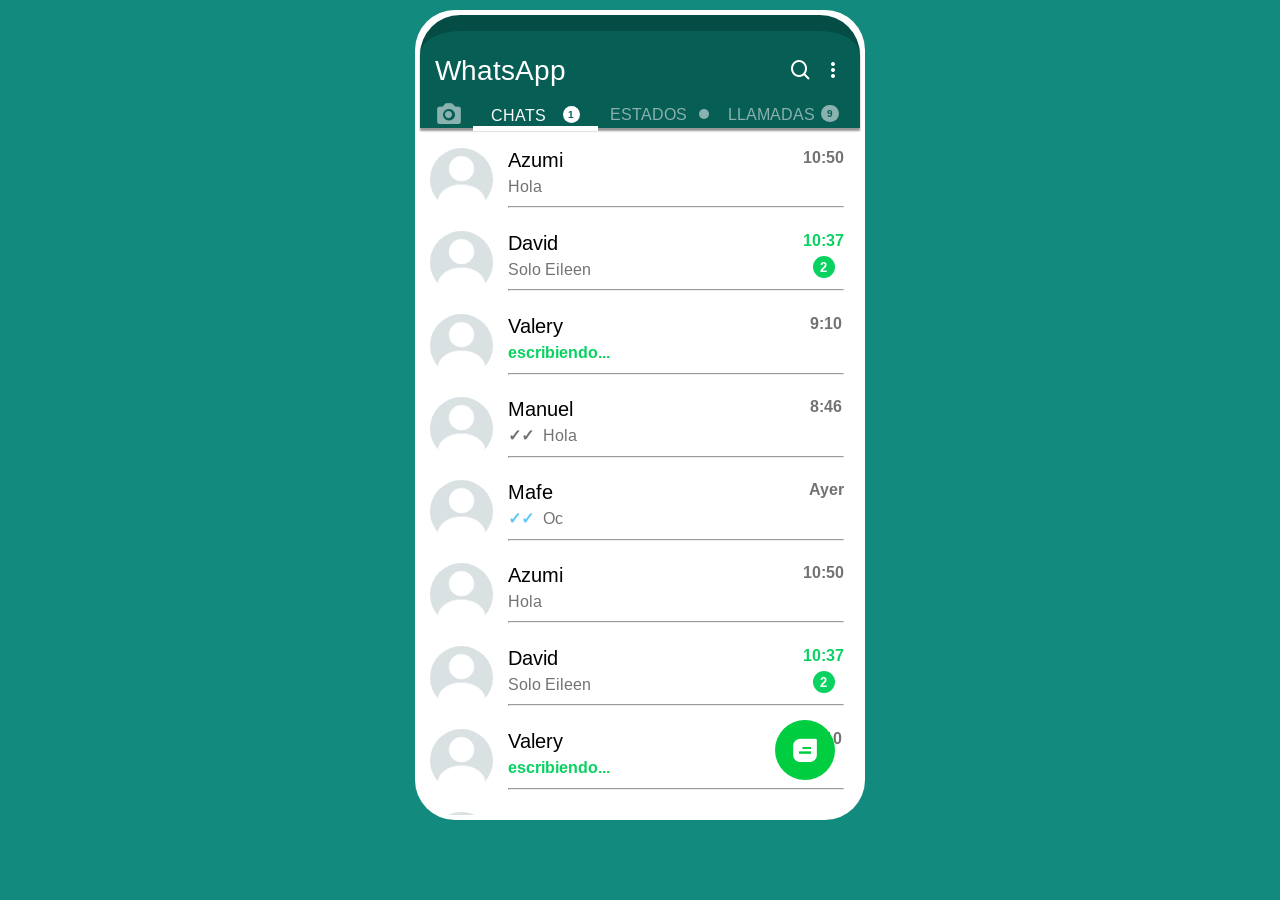
==== index.html @ d4ec0033 "Chats" ====
<!DOCTYPE html>
<html lang="es">
<head>
    <meta charset="UTF-8">
    <meta name="viewport" content="width=device-width, initial-scale=1.0">
    <link rel="stylesheet" href="style.css">
    <link rel="icon" href="imagenes/WhatsApp_icon.png.webp">
    <link href='https://unpkg.com/boxicons@2.1.4/css/boxicons.min.css' rel='stylesheet'>
    <title>WhatsApp</title>
</head>
<body>
    <div class="interfaz">
        <header class="encabezado">

            <div class="encabezado__principal">

                <h1 class="encabezado__titulo">WhatsApp</h1>

                <div class="encabezado__menu">
                    <a class="menu__item" href="#">
                        <i class='bx bx-search'></i>
                    </a>
                    <a class="menu__item" href="#">
                        <i class='bx bx-dots-vertical-rounded' ></i>
                    </a>
                </div>
            </div>

            <nav class="encabezado__nav">
                <a class="nav__camera"href="#">
                    <i class='bx bxs-camera'></i>
                </a>
                <a class="nav__item nav__item--seleccionado" href="#">CHATS
                    <span class="nav__notificacion">1</span>
                </a>
                <a class="nav__item" href="#">ESTADOS
                    <span class="nav__estado"></span>
                </a>
                <a class="nav__item " href="#">LLAMADAS
                    <span class="nav__notificacion ">9</span>
                </a>
            </nav>
        </header>

        <div class="nuevochat">
            <i class='bx bxs-message-square-detail bx-rotate-180' ></i>
        </div>

        <div class="mensajes">     
    
            <div class="chat">
                <img src="imagenes/perfil.jpg" alt="Perfil" class="chat__perfil">
    
                <div class="chat__content content">
    
                    <div class="content__principal">
                        <div class="content__texto">
                            <h2 class="content__nombre">Azumi</h2>
                            <p class="content__mensaje">Hola</p>
                        </div>
                        <p class="content__hora">10:50</p>
                    </div>
    
                    <hr class="chat__division">
    
                </div>
            </div>
    
            <div class="chat chat--mensajenew">
                <img src="imagenes/perfil.jpg" alt="Perfil" class="chat__perfil">
    
                <div class="chat__content content">
    
                    <div class="content__principal">
                        <div class="content__texto">
                            <h2 class="content__nombre">David</h2>
                            <p class="content__mensaje">Solo Eileen</p>
                        </div>
                        <p class="content__hora">10:37</p>
                    </div>
    
                    <hr class="chat__division">
    
                </div>
            </div>  
    
            <div class="chat chat--escribiendo">
                <img src="imagenes/perfil.jpg" alt="Perfil" class="chat__perfil">
    
                <div class="chat__content content">
    
                    <div class="content__principal">
                        <div class="content__texto">
                            <h2 class="content__nombre">Valery</h2>
                            <p class="content__mensaje">Hola</p>
                        </div>
                        <p class="content__hora">9:10</p>
                    </div>
    
                    <hr class="chat__division">
    
                </div>
            </div>
    
            <div class="chat chat--mensajeenviado">
                <img src="imagenes/perfil.jpg" alt="Perfil" class="chat__perfil">
    
                <div class="chat__content content">
    
                    <div class="content__principal">
                        <div class="content__texto">
                            <h2 class="content__nombre">Manuel</h2>
                            <p class="content__mensaje">Hola</p>
                        </div>
                        <p class="content__hora">8:46</p>
                    </div>
    
                    <hr class="chat__division">
    
                </div>
            </div>
    
            <div class="chat chat--mensajeleido">
                <img src="imagenes/perfil.jpg" alt="Perfil" class="chat__perfil">
    
                <div class="chat__content content">
    
                    <div class="content__principal">
                        <div class="content__texto">
                            <h2 class="content__nombre">Mafe</h2>
                            <p class="content__mensaje">Oc</p>
                        </div>
                        <p class="content__hora">Ayer</p>
                    </div>
    
                    <hr class="chat__division">
    
                </div>
            </div>

            <div class="chat">
                <img src="imagenes/perfil.jpg" alt="Perfil" class="chat__perfil">
    
                <div class="chat__content content">
    
                    <div class="content__principal">
                        <div class="content__texto">
                            <h2 class="content__nombre">Azumi</h2>
                            <p class="content__mensaje">Hola</p>
                        </div>
                        <p class="content__hora">10:50</p>
                    </div>
    
                    <hr class="chat__division">
    
                </div>
            </div>
    
            <div class="chat chat--mensajenew">
                <img src="imagenes/perfil.jpg" alt="Perfil" class="chat__perfil">
    
                <div class="chat__content content">
    
                    <div class="content__principal">
                        <div class="content__texto">
                            <h2 class="content__nombre">David</h2>
                            <p class="content__mensaje">Solo Eileen</p>
                        </div>
                        <p class="content__hora">10:37</p>
                    </div>
    
                    <hr class="chat__division">
    
                </div>
            </div>  
    
            <div class="chat chat--escribiendo">
                <img src="imagenes/perfil.jpg" alt="Perfil" class="chat__perfil">
    
                <div class="chat__content content">
    
                    <div class="content__principal">
                        <div class="content__texto">
                            <h2 class="content__nombre">Valery</h2>
                            <p class="content__mensaje">Hola</p>
                        </div>
                        <p class="content__hora">9:10</p>
                    </div>
    
                    <hr class="chat__division">
    
                </div>
            </div>
    
            <div class="chat chat--mensajeenviado">
                <img src="imagenes/perfil.jpg" alt="Perfil" class="chat__perfil">
    
                <div class="chat__content content">
    
                    <div class="content__principal">
                        <div class="content__texto">
                            <h2 class="content__nombre">Manuel</h2>
                            <p class="content__mensaje">Hola</p>
                        </div>
                        <p class="content__hora">8:46</p>
                    </div>
    
                    <hr class="chat__division">
    
                </div>
            </div>
    
            <div class="chat chat--mensajeleido">
                <img src="imagenes/perfil.jpg" alt="Perfil" class="chat__perfil">
    
                <div class="chat__content content">
    
                    <div class="content__principal">
                        <div class="content__texto">
                            <h2 class="content__nombre">Mafe</h2>
                            <p class="content__mensaje">Oc</p>
                        </div>
                        <p class="content__hora">Ayer</p>
                    </div>
    
                    <hr class="chat__division">
    
                </div>
            </div>

            <div class="chat">
                <img src="imagenes/perfil.jpg" alt="Perfil" class="chat__perfil">
    
                <div class="chat__content content">
    
                    <div class="content__principal">
                        <div class="content__texto">
                            <h2 class="content__nombre">Azumi</h2>
                            <p class="content__mensaje">Hola</p>
                        </div>
                        <p class="content__hora">10:50</p>
                    </div>
    
                    <hr class="chat__division">
    
                </div>
            </div>
    
            <div class="chat chat--mensajenew">
                <img src="imagenes/perfil.jpg" alt="Perfil" class="chat__perfil">
    
                <div class="chat__content content">
    
                    <div class="content__principal">
                        <div class="content__texto">
                            <h2 class="content__nombre">David</h2>
                            <p class="content__mensaje">Solo Eileen</p>
                        </div>
                        <p class="content__hora">10:37</p>
                    </div>
    
                    <hr class="chat__division">
    
                </div>
            </div>  
    
            <div class="chat chat--escribiendo">
                <img src="imagenes/perfil.jpg" alt="Perfil" class="chat__perfil">
    
                <div class="chat__content content">
    
                    <div class="content__principal">
                        <div class="content__texto">
                            <h2 class="content__nombre">Valery</h2>
                            <p class="content__mensaje">Hola</p>
                        </div>
                        <p class="content__hora">9:10</p>
                    </div>
    
                    <hr class="chat__division">
    
                </div>
            </div>
    
            <div class="chat chat--mensajeenviado">
                <img src="imagenes/perfil.jpg" alt="Perfil" class="chat__perfil">
    
                <div class="chat__content content">
    
                    <div class="content__principal">
                        <div class="content__texto">
                            <h2 class="content__nombre">Manuel</h2>
                            <p class="content__mensaje">Hola</p>
                        </div>
                        <p class="content__hora">8:46</p>
                    </div>
    
                    <hr class="chat__division">
    
                </div>
            </div>
    
            <div class="chat chat--mensajeleido">
                <img src="imagenes/perfil.jpg" alt="Perfil" class="chat__perfil">
    
                <div class="chat__content content">
    
                    <div class="content__principal">
                        <div class="content__texto">
                            <h2 class="content__nombre">Mafe</h2>
                            <p class="content__mensaje">Oc</p>
                        </div>
                        <p class="content__hora">Ayer</p>
                    </div>
    
                    <hr class="chat__division">
    
                </div>
            </div>
    
            
    

        </div>
      

    </div>
</body>
</html>
---- style.css ----
@import url('https://fonts.googleapis.com/css2?family=Arimo:ital,wght@0,400..700;1,400..700&display=swap');

*{
    margin: 0;
    padding: 0;
    box-sizing: border-box;
    font-family: "Arimo", sans-serif;
    font-weight: 500;
}

:root

body{
    background-color: #128b7e;
}

.interfaz{
    height: 90vh;
    max-width: 450px;
    margin: 10px auto;
    background-color: #fff;
    border-radius: 40px;
    padding: 5px;
    position: relative;
    display: flex;
    flex-direction: column;
}

.nuevochat{
    position: absolute;
    display: flex;
    width: 60px;
    height: 60px;
    background-color: #00cd40;
    color: #fff;
    border-radius: 100%;
    justify-content: center;
    align-items: center;
    font-size: 28px;
    bottom: 40px;
    right: 30px;
    z-index: 2;

}

.mensajes{
    position: relative;
    overflow-y: scroll;
}

/* Encabezado */

.encabezado{
    width: 100%;
    height: 113px;
    background-color: #075e54;
    border-radius: 40px 40px 0 0;
    padding: 15px 15px 0px;
    border-top: 16px solid #054d44;
    box-shadow: 0 3px 2px #00000169 ;
    margin-bottom: 10px;
}

.encabezado__principal{
    margin-top: 8px;
    display: flex;
    justify-content: space-between;
}

.encabezado__titulo{
    color: #fff;
    font-size: 28px;
}

.encabezado__menu{
    display: flex;
}

.menu__item{
    display: flex;
    align-items: center;
    margin-left:8px;
    text-decoration: none;
    font-size: 24px;
    color: #fff;
}


.encabezado__nav{
    display: flex;
    margin-top: 20px;
    height: 20%;
    width: 100%;
    align-items: center;
}

.nav__item{
    font-size: 16px;
    text-decoration: none;
    width: 50%;
    display: flex;
    justify-content: space-evenly;
    color: #8ab3af;
    align-content: center;
    padding-bottom: 2px;
}
.nav__notificacion{
    display: flex;
    width: 14%;
    height: 15%;
    background-color: #8ab3af;
    color: #075e54;
    font-size: 10px;
    align-items: center;
    justify-content: center;
    padding: 2.5px 2px;
    border-radius: 100%;
    font-weight: bold;
}
.nav__estado{
    width: 10px;
    height: 10px;
    background-color: #8ab3af;
    border-radius: 100%;
    margin: auto 0;
}

.nav__camera{
    font-size: 28px;
    display: flex;
    align-items: center;
    text-decoration: none;
    margin-right: 10px;
    color: #8ab3af;
}

.nav__item--seleccionado{
    color: #fff;
    box-shadow: 0 5px 0px #fff ;
    padding: 1px;
}
.nav__item--seleccionado .nav__notificacion{
    background-color: #fff;
}



/* Chats */

.chat{
    padding: 10px;
    display: flex;
    max-height: 85px;
}

.chat__perfil{
    display: block;
    width: 15%;
    border-radius: 100%;
    margin-right: 15px;
}

.content{
    width: 80%;
    height: 100%;
}

.content__principal{
    display: flex;
    width: 100%;
}

.content__texto{
    width: 90%;
}

.content__hora{
    color: #727272;
    font-size: 16px;
    font-weight: 600;
}

.chat__division{
    margin-top: 3%;
}

.content__nombre{
    font-size: 20px;
}

.content__mensaje{
    color: #727272;
    margin-top: 5px;
    font-size: 16px;
}

.chat--mensajenew .content__hora{
    color: #09d261;
}
.chat--mensajenew .content__hora::after{
    content: "2";
    display: flex;
    color: #fff;
    margin: 0 auto;
    background-color: #09d261 ;
    border-radius: 100%;
    width: 18px;
    height: 18px;
    padding: 2px;
    font-size: 13px;
    align-items: center;
    justify-content: center;
    margin-top: 5px;
}

.chat--escribiendo .content__mensaje{
    color: transparent;
}

.chat--escribiendo .content__mensaje::before{
    content: "escribiendo...";
    color: #09d261;
    font-weight: 600;
}

.chat--mensajeenviado .content__mensaje::before{
    content: "✓✓";
    font-weight: bold;
    margin-right: 3%;
}

.chat--mensajeleido .content__mensaje::before{
    content: "✓✓";
    font-weight: bold;
    margin-right: 3%;
    color: #60c6f8;
}
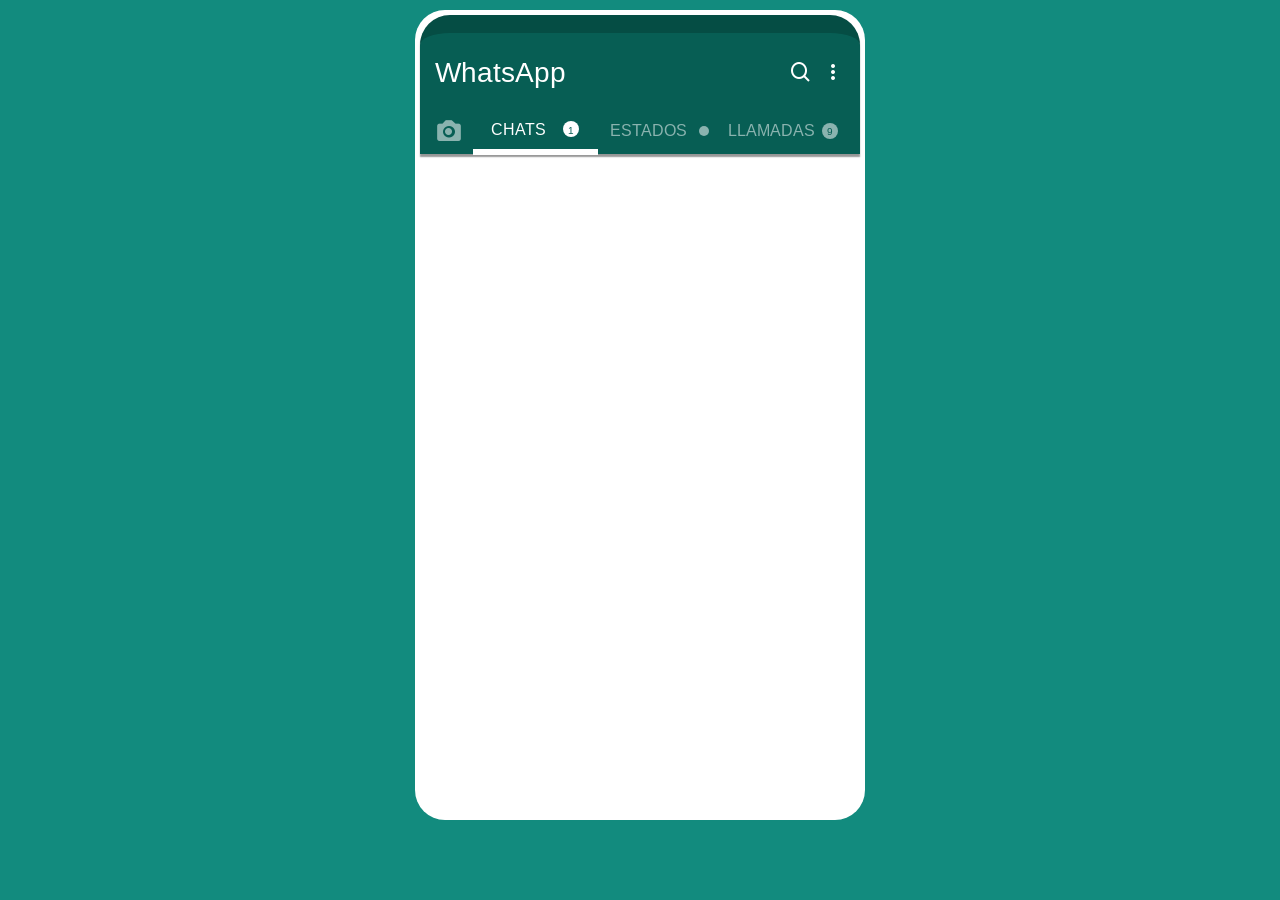
==== commit fbb7d776: "Estados" ====
--- a/index.html
+++ b/index.html
@@ -9,7 +9,9 @@
     <title>WhatsApp</title>
 </head>
 <body>
+
     <div class="interfaz">
+        
         <header class="encabezado">
 
             <div class="encabezado__principal">
@@ -30,299 +32,157 @@
                 <a class="nav__camera"href="#">
                     <i class='bx bxs-camera'></i>
                 </a>
-                <a class="nav__item nav__item--seleccionado" href="#">CHATS
+                <a class="nav__item nav__item--seleccionado" href="#Chats">CHATS
                     <span class="nav__notificacion">1</span>
                 </a>
-                <a class="nav__item" href="#">ESTADOS
-                    <span class="nav__estado"></span>
+                <a class="nav__item" href="#Estados">ESTADOS
+                    <span class="nav__notificacion nav__estado"></span>
                 </a>
-                <a class="nav__item " href="#">LLAMADAS
+                <a class="nav__item " href="#Llamadas">LLAMADAS
                     <span class="nav__notificacion ">9</span>
                 </a>
             </nav>
         </header>
 
-        <div class="nuevochat">
-            <i class='bx bxs-message-square-detail bx-rotate-180' ></i>
-        </div>
+        <!-- CAJA DE MENSAJES -->
 
-        <div class="mensajes">     
+        <div id="Chats" class="caja mensajes">     
+
+            <div class="nuevochat">
+                <i class='bx bxs-message-square-detail bx-rotate-180' ></i>
+            </div>
     
-            <div class="chat">
-                <img src="imagenes/perfil.jpg" alt="Perfil" class="chat__perfil">
-    
-                <div class="chat__content content">
-    
-                    <div class="content__principal">
-                        <div class="content__texto">
-                            <h2 class="content__nombre">Azumi</h2>
-                            <p class="content__mensaje">Hola</p>
-                        </div>
-                        <p class="content__hora">10:50</p>
+            <div class="bloque chat">
+                <img src="imagenes/perfil.jpg" alt="Perfil" class="bloque__foto">
+                <div class="content">
+                    <div class="content__texto">
+                        <h2 class="content__nombre">Azumi</h2>
+                        <p class="content__mensaje">Hola</p>
                     </div>
-    
-                    <hr class="chat__division">
-    
+                    <p class="content__hora">10:50</p>
                 </div>
             </div>
     
-            <div class="chat chat--mensajenew">
-                <img src="imagenes/perfil.jpg" alt="Perfil" class="chat__perfil">
-    
-                <div class="chat__content content">
-    
-                    <div class="content__principal">
-                        <div class="content__texto">
-                            <h2 class="content__nombre">David</h2>
-                            <p class="content__mensaje">Solo Eileen</p>
-                        </div>
-                        <p class="content__hora">10:37</p>
+            <div class="bloque chat chat--mensajenew">
+                <img src="imagenes/perfil.jpg" alt="Perfil" class="bloque__foto">
+                <div class="content">
+                    <div class="content__texto">
+                        <h2 class="content__nombre">Azumi</h2>
+                        <p class="content__mensaje">Hola</p>
                     </div>
-    
-                    <hr class="chat__division">
-    
+                    <p class="content__hora">10:50</p>
                 </div>
             </div>  
     
-            <div class="chat chat--escribiendo">
-                <img src="imagenes/perfil.jpg" alt="Perfil" class="chat__perfil">
-    
-                <div class="chat__content content">
-    
-                    <div class="content__principal">
-                        <div class="content__texto">
-                            <h2 class="content__nombre">Valery</h2>
-                            <p class="content__mensaje">Hola</p>
-                        </div>
-                        <p class="content__hora">9:10</p>
+            <div class="bloque chat chat--escribiendo">
+                <img src="imagenes/perfil.jpg" alt="Perfil" class="bloque__foto">
+                <div class="content">
+                    <div class="content__texto">
+                        <h2 class="content__nombre">Azumi</h2>
+                        <p class="content__mensaje">Hola</p>
                     </div>
-    
-                    <hr class="chat__division">
-    
+                    <p class="content__hora">10:50</p>
                 </div>
             </div>
     
-            <div class="chat chat--mensajeenviado">
-                <img src="imagenes/perfil.jpg" alt="Perfil" class="chat__perfil">
-    
-                <div class="chat__content content">
-    
-                    <div class="content__principal">
-                        <div class="content__texto">
-                            <h2 class="content__nombre">Manuel</h2>
-                            <p class="content__mensaje">Hola</p>
-                        </div>
-                        <p class="content__hora">8:46</p>
+            <div class="bloque chat chat--mensajeenviado">
+                <img src="imagenes/perfil.jpg" alt="Perfil" class="bloque__foto">  
+                <div class="content">
+                    <div class="content__texto">
+                        <h2 class="content__nombre">Azumi</h2>
+                        <p class="content__mensaje">Hola</p>
                     </div>
-    
-                    <hr class="chat__division">
-    
+                    <p class="content__hora">10:50</p>
                 </div>
             </div>
     
-            <div class="chat chat--mensajeleido">
-                <img src="imagenes/perfil.jpg" alt="Perfil" class="chat__perfil">
-    
-                <div class="chat__content content">
-    
-                    <div class="content__principal">
-                        <div class="content__texto">
-                            <h2 class="content__nombre">Mafe</h2>
-                            <p class="content__mensaje">Oc</p>
-                        </div>
-                        <p class="content__hora">Ayer</p>
+            <div class="bloque chat chat--mensajeleido">
+                <img src="imagenes/perfil.jpg" alt="Perfil" class="bloque__foto">
+                <div class="content">
+                    <div class="content__texto">
+                        <h2 class="content__nombre">Azumi</h2>
+                        <p class="content__mensaje">Hola</p>
                     </div>
-    
-                    <hr class="chat__division">
-    
+                    <p class="content__hora">10:50</p>
+                </div>
+            </div>
+            
+        </div>
+
+        <!-- CAJA DE ESTADOS -->
+
+        <div id="Estados" class="caja estados">
+
+            <div class="nuevoestado">
+                <i class='bx bxs-camera'></i>
+            </div>
+            <div class="nuevoestadotexto">
+                <i class='bx bxs-pencil'></i>
+            </div>
+
+            <div class="bloque miestado">
+                <div class="miestado__foto">
+                    <img src="imagenes/perfil.jpg" alt="Perfil" class="miestado__imagen">
+                </div>
+                    
+                <div class="detalles">
+                    <h2 class="detalles__titulo">Mi estado</h2>
+                    <p class="detalles__mensaje">Añade una actualización</p>
                 </div>
             </div>
 
-            <div class="chat">
-                <img src="imagenes/perfil.jpg" alt="Perfil" class="chat__perfil">
-    
-                <div class="chat__content content">
-    
-                    <div class="content__principal">
-                        <div class="content__texto">
-                            <h2 class="content__nombre">Azumi</h2>
-                            <p class="content__mensaje">Hola</p>
-                        </div>
-                        <p class="content__hora">10:50</p>
-                    </div>
-    
-                    <hr class="chat__division">
-    
+            <p class="estados__seccion">Recientes</p>
+            
+            <div class="bloque estado estado--reciente">
+                
+                <img src="imagenes/perfil.jpg" alt="Perfil" class="bloque__foto estado__foto">
+                    
+                <div class="detalles">
+                    <h2 class="detalles__titulo">Azumi</h2>
+                    <p class="detalles__hora">9:10 a.m</p>
                 </div>
             </div>
-    
-            <div class="chat chat--mensajenew">
-                <img src="imagenes/perfil.jpg" alt="Perfil" class="chat__perfil">
-    
-                <div class="chat__content content">
-    
-                    <div class="content__principal">
-                        <div class="content__texto">
-                            <h2 class="content__nombre">David</h2>
-                            <p class="content__mensaje">Solo Eileen</p>
-                        </div>
-                        <p class="content__hora">10:37</p>
-                    </div>
-    
-                    <hr class="chat__division">
-    
-                </div>
-            </div>  
-    
-            <div class="chat chat--escribiendo">
-                <img src="imagenes/perfil.jpg" alt="Perfil" class="chat__perfil">
-    
-                <div class="chat__content content">
-    
-                    <div class="content__principal">
-                        <div class="content__texto">
-                            <h2 class="content__nombre">Valery</h2>
-                            <p class="content__mensaje">Hola</p>
-                        </div>
-                        <p class="content__hora">9:10</p>
-                    </div>
-    
-                    <hr class="chat__division">
-    
-                </div>
-            </div>
-    
-            <div class="chat chat--mensajeenviado">
-                <img src="imagenes/perfil.jpg" alt="Perfil" class="chat__perfil">
-    
-                <div class="chat__content content">
-    
-                    <div class="content__principal">
-                        <div class="content__texto">
-                            <h2 class="content__nombre">Manuel</h2>
-                            <p class="content__mensaje">Hola</p>
-                        </div>
-                        <p class="content__hora">8:46</p>
-                    </div>
-    
-                    <hr class="chat__division">
-    
-                </div>
-            </div>
-    
-            <div class="chat chat--mensajeleido">
-                <img src="imagenes/perfil.jpg" alt="Perfil" class="chat__perfil">
-    
-                <div class="chat__content content">
-    
-                    <div class="content__principal">
-                        <div class="content__texto">
-                            <h2 class="content__nombre">Mafe</h2>
-                            <p class="content__mensaje">Oc</p>
-                        </div>
-                        <p class="content__hora">Ayer</p>
-                    </div>
-    
-                    <hr class="chat__division">
-    
+            <div class="bloque estado estado--reciente">
+                
+                <img src="imagenes/perfil.jpg" alt="Perfil" class="bloque__foto estado__foto">
+                    
+                <div class="detalles">
+                    <h2 class="detalles__titulo">Azumi</h2>
+                    <p class="detalles__hora">9:10 a.m</p>
                 </div>
             </div>
 
-            <div class="chat">
-                <img src="imagenes/perfil.jpg" alt="Perfil" class="chat__perfil">
-    
-                <div class="chat__content content">
-    
-                    <div class="content__principal">
-                        <div class="content__texto">
-                            <h2 class="content__nombre">Azumi</h2>
-                            <p class="content__mensaje">Hola</p>
-                        </div>
-                        <p class="content__hora">10:50</p>
-                    </div>
-    
-                    <hr class="chat__division">
-    
+            <p class="estados__seccion">Vistos</p>
+
+            <div class="bloque estado estado--visto">
+                
+                <img src="imagenes/perfil.jpg" alt="Perfil" class="bloque__foto estado__foto">
+                    
+                <div class="detalles">
+                    <h2 class="detalles__titulo">Valery</h2>
+                    <p class="detalles__hora">8:40 a.m</p>
                 </div>
             </div>
-    
-            <div class="chat chat--mensajenew">
-                <img src="imagenes/perfil.jpg" alt="Perfil" class="chat__perfil">
-    
-                <div class="chat__content content">
-    
-                    <div class="content__principal">
-                        <div class="content__texto">
-                            <h2 class="content__nombre">David</h2>
-                            <p class="content__mensaje">Solo Eileen</p>
-                        </div>
-                        <p class="content__hora">10:37</p>
+
+
+
+        </div>
+
+        <!-- CAJA DE LLAMADAS -->
+        <div id="Llamadas" class="caja llamadas">
+
+            <div class="bloque chat">
+                <img src="imagenes/perfil.jpg" alt="Perfil" class="bloque__foto">
+                <div class="content">
+                    <div class="content__texto">
+                        <h2 class="content__nombre">Azumi :p</h2>
+                        <p class="content__mensaje">Hola</p>
                     </div>
-    
-                    <hr class="chat__division">
-    
-                </div>
-            </div>  
-    
-            <div class="chat chat--escribiendo">
-                <img src="imagenes/perfil.jpg" alt="Perfil" class="chat__perfil">
-    
-                <div class="chat__content content">
-    
-                    <div class="content__principal">
-                        <div class="content__texto">
-                            <h2 class="content__nombre">Valery</h2>
-                            <p class="content__mensaje">Hola</p>
-                        </div>
-                        <p class="content__hora">9:10</p>
-                    </div>
-    
-                    <hr class="chat__division">
-    
+                    <p class="content__hora">10:50</p>
                 </div>
             </div>
-    
-            <div class="chat chat--mensajeenviado">
-                <img src="imagenes/perfil.jpg" alt="Perfil" class="chat__perfil">
-    
-                <div class="chat__content content">
-    
-                    <div class="content__principal">
-                        <div class="content__texto">
-                            <h2 class="content__nombre">Manuel</h2>
-                            <p class="content__mensaje">Hola</p>
-                        </div>
-                        <p class="content__hora">8:46</p>
-                    </div>
-    
-                    <hr class="chat__division">
-    
-                </div>
-            </div>
-    
-            <div class="chat chat--mensajeleido">
-                <img src="imagenes/perfil.jpg" alt="Perfil" class="chat__perfil">
-    
-                <div class="chat__content content">
-    
-                    <div class="content__principal">
-                        <div class="content__texto">
-                            <h2 class="content__nombre">Mafe</h2>
-                            <p class="content__mensaje">Oc</p>
-                        </div>
-                        <p class="content__hora">Ayer</p>
-                    </div>
-    
-                    <hr class="chat__division">
-    
-                </div>
-            </div>
-    
-            
-    
 
         </div>
-      
 
     </div>
 </body>
--- a/style.css
+++ b/style.css
@@ -19,45 +19,45 @@
     max-width: 450px;
     margin: 10px auto;
     background-color: #fff;
-    border-radius: 40px;
+    border-radius: 30px;
     padding: 5px;
     position: relative;
     display: flex;
     flex-direction: column;
 }
 
-.nuevochat{
-    position: absolute;
-    display: flex;
-    width: 60px;
-    height: 60px;
-    background-color: #00cd40;
-    color: #fff;
-    border-radius: 100%;
-    justify-content: center;
-    align-items: center;
-    font-size: 28px;
-    bottom: 40px;
-    right: 30px;
-    z-index: 2;
-
-}
-
-.mensajes{
-    position: relative;
+
+.caja{
+    display: none;
     overflow-y: scroll;
-}
+    transition: 1s;
+}
+.caja:target{
+    display: block;
+}
+
+
+.caja::-webkit-scrollbar {
+    -webkit-appearance: none;
+}
+.caja::-webkit-scrollbar:vertical{
+    width:1px;
+}
+.caja::-webkit-scrollbar-thumb {
+    background-color: transparent;
+}
+
 
 /* Encabezado */
 
 .encabezado{
     width: 100%;
-    height: 113px;
+    height: auto;
     background-color: #075e54;
-    border-radius: 40px 40px 0 0;
+    border-radius: 30px 30px 0 0;
     padding: 15px 15px 0px;
-    border-top: 16px solid #054d44;
-    box-shadow: 0 3px 2px #00000169 ;
+    border-top: 18px solid #054d44;
+    box-shadow: 0 3px 1.5px #00000169 ;
     margin-bottom: 10px;
 }
 
@@ -89,7 +89,7 @@
 .encabezado__nav{
     display: flex;
     margin-top: 20px;
-    height: 20%;
+    height: 45px;
     width: 100%;
     align-items: center;
 }
@@ -98,24 +98,25 @@
     font-size: 16px;
     text-decoration: none;
     width: 50%;
+    height: 100%;
     display: flex;
     justify-content: space-evenly;
     color: #8ab3af;
-    align-content: center;
+    align-items: center;
     padding-bottom: 2px;
 }
 .nav__notificacion{
-    display: flex;
-    width: 14%;
-    height: 15%;
+    width: 16px;
+    height: 16px;
     background-color: #8ab3af;
     color: #075e54;
     font-size: 10px;
-    align-items: center;
-    justify-content: center;
     padding: 2.5px 2px;
     border-radius: 100%;
-    font-weight: bold;
+    text-align: center;
+}
+.nav__item:hover{
+    background-color: #054d44;
 }
 .nav__estado{
     width: 10px;
@@ -136,38 +137,57 @@
 
 .nav__item--seleccionado{
     color: #fff;
-    box-shadow: 0 5px 0px #fff ;
+    border-bottom: 5px solid #fff ;
     padding: 1px;
-}
-.nav__item--seleccionado .nav__notificacion{
+    box-shadow: 0px 1px 0px #fff;
+}
+.nav__item--seleccionado .nav__notificacion {
     background-color: #fff;
 }
 
-
-
-/* Chats */
-
-.chat{
+.bloque{
     padding: 10px;
     display: flex;
     max-height: 85px;
 }
-
-.chat__perfil{
+.bloque__foto{
     display: block;
     width: 15%;
     border-radius: 100%;
     margin-right: 15px;
 }
 
+/* Chats */
+
+.nuevochat{
+    position: absolute;
+    display: flex;
+    width: 60px;
+    height: 60px;
+    background-color: #09d261;
+    color: #fff;
+    border-radius: 100%;
+    justify-content: center;
+    align-items: center;
+    font-size: 28px;
+    bottom: 40px;
+    right: 30px;
+    z-index: 1;
+    box-shadow: 0 2px 8px #a5a5a5;
+}
+.nuevochat:hover{
+    cursor: pointer;
+}
+
+.chat:hover{
+    background-color: #e0e0e0;
+}
+
 .content{
-    width: 80%;
-    height: 100%;
-}
-
-.content__principal{
     display: flex;
     width: 100%;
+    padding-top: 10px;
+    border-bottom: 1px solid #e0e0e0;
 }
 
 .content__texto{
@@ -180,10 +200,6 @@
     font-weight: 600;
 }
 
-.chat__division{
-    margin-top: 3%;
-}
-
 .content__nombre{
     font-size: 20px;
 }
@@ -192,6 +208,7 @@
     color: #727272;
     margin-top: 5px;
     font-size: 16px;
+    font-weight: 600;
 }
 
 .chat--mensajenew .content__hora{
@@ -234,4 +251,114 @@
     font-weight: bold;
     margin-right: 3%;
     color: #60c6f8;
+}
+
+/* Estados */
+
+.detalles{
+    padding-top: 10px;
+}
+.detalles__titulo{
+    font-size: 20px;
+}
+.detalles__mensaje{
+    color: #727272;
+    margin-top: 5px;
+    font-size: 16px;
+    font-weight: 600;
+}
+.detalles__hora{
+    color: #727272;
+    margin-top: 5px;
+    font-size: 16px;
+    font-weight: 600;
+}
+
+.miestado__foto{
+    display: block;
+    width: 15%;
+    margin-right: 15px;
+    position: relative;
+}
+.miestado__imagen{
+    width: 100%;
+    border-radius: 100%;
+}
+.miestado__foto:hover{
+    cursor: pointer;
+}
+.miestado__foto::after{
+    content: "+";
+    color: #fff;
+    background-color: #00cd40;
+    position: absolute;
+    width: 20px;
+    height: 20px;
+    padding: 1px;
+    text-align: center;
+    border-radius: 100%;
+    border: 3px solid #fff;
+    bottom: 5px;
+    right: -5px;
+}
+.estado:hover{
+    background-color: #e0e0e0;
+}
+.estados__seccion{
+    color: #727272;
+    margin: 10px 5px;
+    font-size: 18px;
+    font-weight: 600;
+    display: block;
+    padding-left: 10px;
+}
+
+.estado--reciente .estado__foto{
+    border: 3px solid #00cd40;
+    padding: 3px;
+}
+
+.estado--visto .estado__foto{
+    border: 3px solid #a5a5a5;
+    padding: 3px;
+}
+
+.nuevoestado{
+    position: absolute;
+    display: flex;
+    width: 60px;
+    height: 60px;
+    background-color: #09d261;
+    color: #fff;
+    border-radius: 100%;
+    justify-content: center;
+    align-items: center;
+    font-size: 28px;
+    bottom: 40px;
+    right: 30px;
+    z-index: 1;
+    box-shadow: 0 2px 8px #a5a5a5;
+}
+.nuevoestado:hover{
+    cursor: pointer;
+}
+
+.nuevoestadotexto{
+    position: absolute;
+    display: flex;
+    width: 50px;
+    height: 50px;
+    background-color: #e9edf0;
+    color: #727272;
+    border-radius: 100%;
+    justify-content: center;
+    align-items: center;
+    font-size: 28px;
+    bottom: 120px;
+    right: 35px;
+    z-index: 1;
+    box-shadow: 0 2px 8px #a5a5a5;
+}
+.nuevoestadotexto:hover{
+    cursor: pointer;
 }
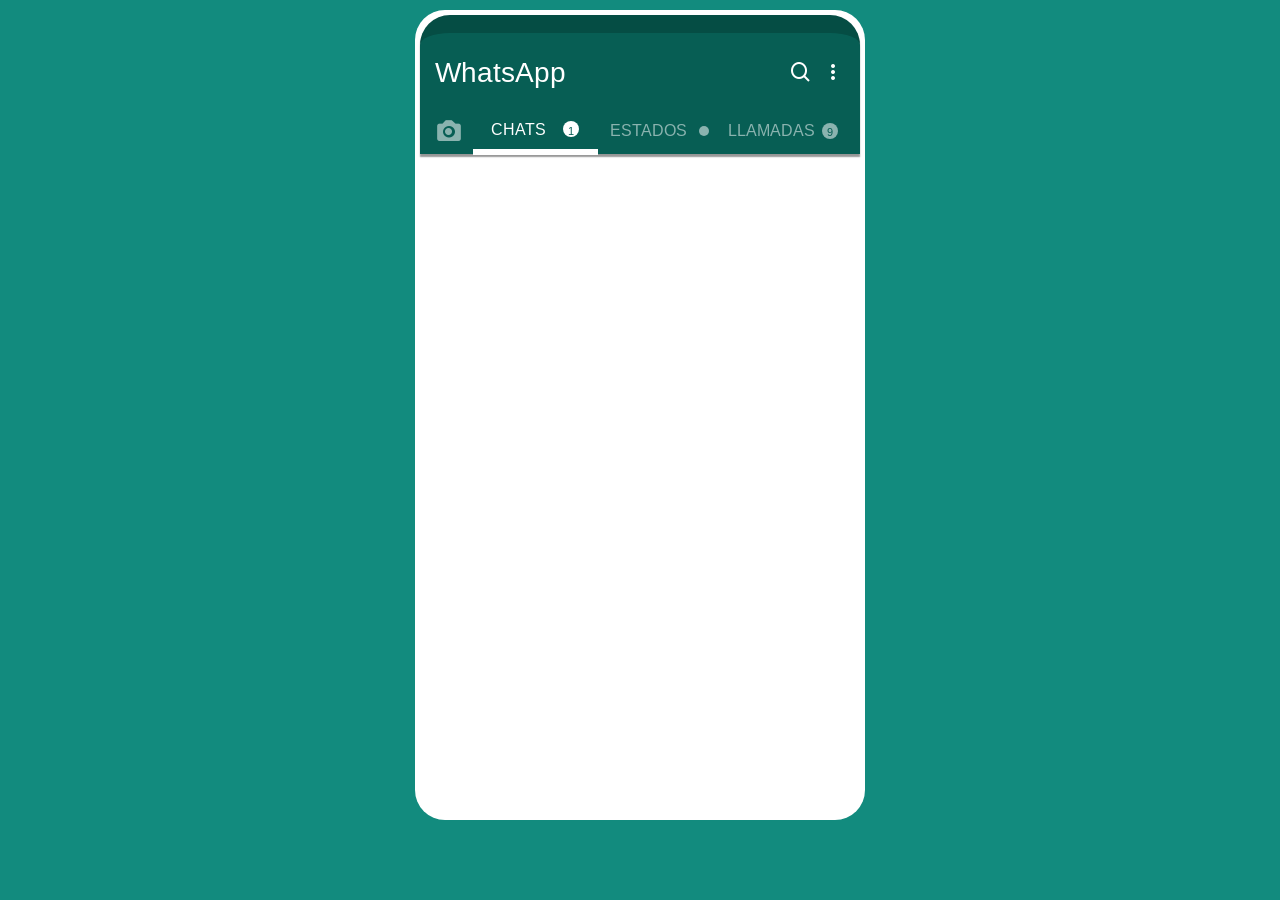
==== commit 7286bf1e: "Llamadas" ====
--- a/index.html
+++ b/index.html
@@ -6,6 +6,7 @@
     <link rel="stylesheet" href="style.css">
     <link rel="icon" href="imagenes/WhatsApp_icon.png.webp">
     <link href='https://unpkg.com/boxicons@2.1.4/css/boxicons.min.css' rel='stylesheet'>
+    <link rel="stylesheet" href="https://fonts.googleapis.com/css2?family=Material+Symbols+Outlined:opsz,wght,FILL,GRAD@24,400,0,0" />
     <title>WhatsApp</title>
 </head>
 <body>
@@ -19,12 +20,12 @@
                 <h1 class="encabezado__titulo">WhatsApp</h1>
 
                 <div class="encabezado__menu">
-                    <a class="menu__item" href="#">
+                    <span class="menu__item" href="#">
                         <i class='bx bx-search'></i>
-                    </a>
-                    <a class="menu__item" href="#">
+                    </span>
+                    <span class="menu__item" href="#">
                         <i class='bx bx-dots-vertical-rounded' ></i>
-                    </a>
+                    </span>
                 </div>
             </div>
 
@@ -151,6 +152,24 @@
                     <p class="detalles__hora">9:10 a.m</p>
                 </div>
             </div>
+            <div class="bloque estado estado--reciente">
+                
+                <img src="imagenes/perfil.jpg" alt="Perfil" class="bloque__foto estado__foto">
+                    
+                <div class="detalles">
+                    <h2 class="detalles__titulo">Azumi</h2>
+                    <p class="detalles__hora">9:10 a.m</p>
+                </div>
+            </div>
+            <div class="bloque estado estado--reciente">
+                
+                <img src="imagenes/perfil.jpg" alt="Perfil" class="bloque__foto estado__foto">
+                    
+                <div class="detalles">
+                    <h2 class="detalles__titulo">Azumi</h2>
+                    <p class="detalles__hora">9:10 a.m</p>
+                </div>
+            </div>
 
             <p class="estados__seccion">Vistos</p>
 
@@ -163,6 +182,24 @@
                     <p class="detalles__hora">8:40 a.m</p>
                 </div>
             </div>
+            <div class="bloque estado estado--visto">
+                
+                <img src="imagenes/perfil.jpg" alt="Perfil" class="bloque__foto estado__foto">
+                    
+                <div class="detalles">
+                    <h2 class="detalles__titulo">Valery</h2>
+                    <p class="detalles__hora">8:40 a.m</p>
+                </div>
+            </div>
+            <div class="bloque estado estado--visto">
+                
+                <img src="imagenes/perfil.jpg" alt="Perfil" class="bloque__foto estado__foto">
+                    
+                <div class="detalles">
+                    <h2 class="detalles__titulo">Valery</h2>
+                    <p class="detalles__hora">8:40 a.m</p>
+                </div>
+            </div>
 
 
 
@@ -171,14 +208,101 @@
         <!-- CAJA DE LLAMADAS -->
         <div id="Llamadas" class="caja llamadas">
 
-            <div class="bloque chat">
-                <img src="imagenes/perfil.jpg" alt="Perfil" class="bloque__foto">
-                <div class="content">
-                    <div class="content__texto">
-                        <h2 class="content__nombre">Azumi :p</h2>
-                        <p class="content__mensaje">Hola</p>
-                    </div>
-                    <p class="content__hora">10:50</p>
+            <div class="nuevallamada">
+                <i class="material-symbols-outlined">add_call</i>
+            </div>
+
+            <div class="bloque llamada llamada--realizada">
+                <img src="imagenes/perfil.jpg" alt="Perfil" class="bloque__foto llamada_foto">
+                <div class="content">
+                    <div class="content__detalles">
+                        <h2 class="detalles__titulo">Azumi (1)</h2>
+                        <p class="detalles__hora">Ayer, 12:53 p.m.</p>
+                    </div>
+                    <p class="content__icon"><span class="material-symbols-outlined">call</span></p>
+                </div>
+            </div>
+
+            <div class="bloque llamada llamada--perdida">
+                <img src="imagenes/perfil.jpg" alt="Perfil" class="bloque__foto llamada_foto">
+                <div class="content">
+                    <div class="content__detalles">
+                        <h2 class="detalles__titulo">Azumi (1)</h2>
+                        <p class="detalles__hora">Ayer, 12:53 p.m.</p>
+                    </div>
+                    <p class="content__icon"><span class="material-symbols-outlined">call</span></p>
+                </div>
+            </div>
+            <div class="bloque llamada llamada--recibida">
+                <img src="imagenes/perfil.jpg" alt="Perfil" class="bloque__foto llamada_foto">
+                <div class="content">
+                    <div class="content__detalles">
+                        <h2 class="detalles__titulo">Azumi (1)</h2>
+                        <p class="detalles__hora">Ayer, 12:53 p.m.</p>
+                    </div>
+                    <p class="content__icon"><span class="material-symbols-outlined">call</span></p>
+                </div>
+            </div>
+
+            <div class="bloque llamada llamada--realizada">
+                <img src="imagenes/perfil.jpg" alt="Perfil" class="bloque__foto llamada_foto">
+                <div class="content">
+                    <div class="content__detalles">
+                        <h2 class="detalles__titulo">Azumi (1)</h2>
+                        <p class="detalles__hora">Ayer, 12:53 p.m.</p>
+                    </div>
+                    <p class="content__icon"><span class="material-symbols-outlined">videocam</span></p>
+                </div>
+            </div>
+
+            <div class="bloque llamada llamada--perdida">
+                <img src="imagenes/perfil.jpg" alt="Perfil" class="bloque__foto llamada_foto">
+                <div class="content">
+                    <div class="content__detalles">
+                        <h2 class="detalles__titulo">Azumi (1)</h2>
+                        <p class="detalles__hora">Ayer, 12:53 p.m.</p>
+                    </div>
+                    <p class="content__icon"><span class="material-symbols-outlined">videocam</span></p>
+                </div>
+            </div>
+            <div class="bloque llamada llamada--recibida">
+                <img src="imagenes/perfil.jpg" alt="Perfil" class="bloque__foto llamada_foto">
+                <div class="content">
+                    <div class="content__detalles">
+                        <h2 class="detalles__titulo">Azumi (1)</h2>
+                        <p class="detalles__hora">Ayer, 12:53 p.m.</p>
+                    </div>
+                    <p class="content__icon"><span class="material-symbols-outlined">videocam</span></p>
+                </div>
+            </div>
+            <div class="bloque llamada llamada--realizada">
+                <img src="imagenes/perfil.jpg" alt="Perfil" class="bloque__foto llamada_foto">
+                <div class="content">
+                    <div class="content__detalles">
+                        <h2 class="detalles__titulo">Azumi (1)</h2>
+                        <p class="detalles__hora">Ayer, 12:53 p.m.</p>
+                    </div>
+                    <p class="content__icon"><span class="material-symbols-outlined">videocam</span></p>
+                </div>
+            </div>
+            <div class="bloque llamada llamada--perdida">
+                <img src="imagenes/perfil.jpg" alt="Perfil" class="bloque__foto llamada_foto">
+                <div class="content">
+                    <div class="content__detalles">
+                        <h2 class="detalles__titulo">Azumi (1)</h2>
+                        <p class="detalles__hora">Ayer, 12:53 p.m.</p>
+                    </div>
+                    <p class="content__icon"><span class="material-symbols-outlined">call</span></p>
+                </div>
+            </div>
+            <div class="bloque llamada llamada--realizada">
+                <img src="imagenes/perfil.jpg" alt="Perfil" class="bloque__foto llamada_foto">
+                <div class="content">
+                    <div class="content__detalles">
+                        <h2 class="detalles__titulo">Azumi (1)</h2>
+                        <p class="detalles__hora">Ayer, 12:53 p.m.</p>
+                    </div>
+                    <p class="content__icon"><span class="material-symbols-outlined">videocam</span></p>
                 </div>
             </div>
 
--- a/style.css
+++ b/style.css
@@ -84,7 +84,9 @@
     font-size: 24px;
     color: #fff;
 }
-
+.menu__item:hover{
+    cursor: pointer;
+}
 
 .encabezado__nav{
     display: flex;
@@ -110,7 +112,7 @@
     height: 16px;
     background-color: #8ab3af;
     color: #075e54;
-    font-size: 10px;
+    font-size: 11px;
     padding: 2.5px 2px;
     border-radius: 100%;
     text-align: center;
@@ -186,8 +188,8 @@
 .content{
     display: flex;
     width: 100%;
-    padding-top: 10px;
     border-bottom: 1px solid #e0e0e0;
+    align-items: center;
 }
 
 .content__texto{
@@ -195,9 +197,11 @@
 }
 
 .content__hora{
+    display: flex; 
     color: #727272;
     font-size: 16px;
     font-weight: 600;
+    align-self: flex-start;
 }
 
 .content__nombre{
@@ -213,6 +217,7 @@
 
 .chat--mensajenew .content__hora{
     color: #09d261;
+    display: block;
 }
 .chat--mensajenew .content__hora::after{
     content: "2";
@@ -361,4 +366,61 @@
 }
 .nuevoestadotexto:hover{
     cursor: pointer;
+}
+
+/* Llamadas */
+
+.llamada:hover{
+    background-color: #e0e0e0;
+}
+
+.nuevallamada{
+    position: absolute;
+    display: flex;
+    width: 60px;
+    height: 60px;
+    background-color: #09d261;
+    color: #fff;
+    border-radius: 100%;
+    justify-content: center;
+    align-items: center;
+    font-size: 28px;
+    bottom: 40px;
+    right: 30px;
+    z-index: 1;
+    box-shadow: 0 2px 8px #a5a5a5;
+}
+.nuevallamada:hover{
+    cursor: pointer;
+}
+
+.content__detalles{
+    width: 90%;
+}
+.content__icon{
+    display: flex;
+    align-items: center;
+    color: #075e54;
+}
+.llamada--realizada .detalles__hora::before{
+    content: "↗";
+    color: #00cd40;
+    margin-right: 8px;
+    font-style: normal;
+}
+.llamada--perdida .detalles__titulo{
+    color: red;
+}
+.llamada--perdida .detalles__hora::before{
+    content: "↙";
+    color:red;
+    margin-right: 8px;
+    font-style: normal;
+}
+
+.llamada--recibida .detalles__hora::before{
+    content: "↙";
+    color: #00cd40;
+    margin-right: 8px;
+    font-style: normal;
 }
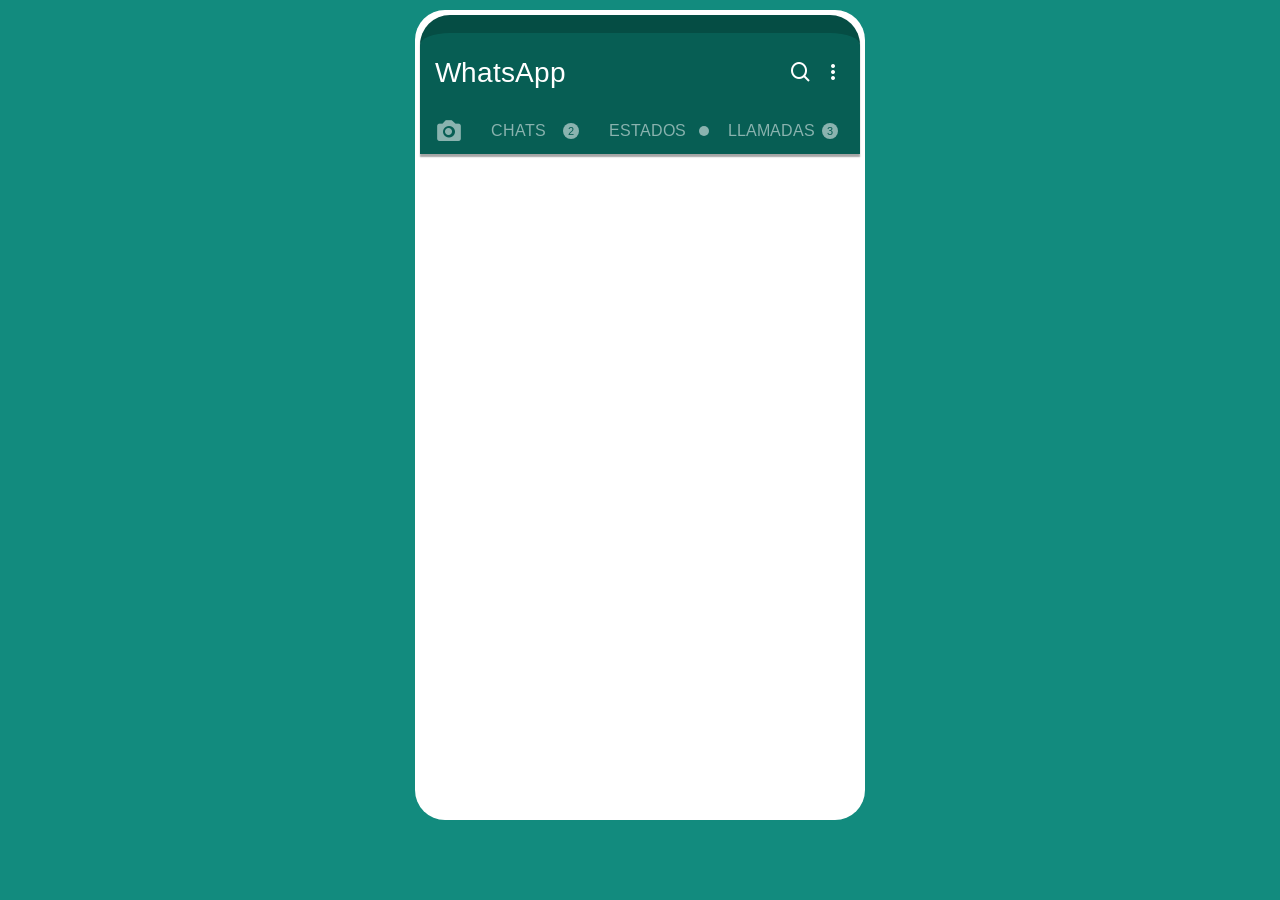
==== commit 6101bfa5: "Organización" ====
--- a/index.html
+++ b/index.html
@@ -3,20 +3,24 @@
 <head>
     <meta charset="UTF-8">
     <meta name="viewport" content="width=device-width, initial-scale=1.0">
+    <meta http-equiv="refresh" content="1000000000000000; url=#Chats">
+
     <link rel="stylesheet" href="style.css">
     <link rel="icon" href="imagenes/WhatsApp_icon.png.webp">
     <link href='https://unpkg.com/boxicons@2.1.4/css/boxicons.min.css' rel='stylesheet'>
     <link rel="stylesheet" href="https://fonts.googleapis.com/css2?family=Material+Symbols+Outlined:opsz,wght,FILL,GRAD@24,400,0,0" />
     <title>WhatsApp</title>
+    
 </head>
 <body>
 
     <div class="interfaz">
+
+        <!-- ENCABEZADO -->
         
         <header class="encabezado">
 
-            <div class="encabezado__principal">
-
+            <main class="encabezado__principal">
                 <h1 class="encabezado__titulo">WhatsApp</h1>
 
                 <div class="encabezado__menu">
@@ -26,21 +30,25 @@
                     <span class="menu__item" href="#">
                         <i class='bx bx-dots-vertical-rounded' ></i>
                     </span>
-                </div>
-            </div>
+
+                </div>
+            </main>
+
+            <!-- NAVEGACIÓN -->
 
             <nav class="encabezado__nav">
                 <a class="nav__camera"href="#">
                     <i class='bx bxs-camera'></i>
                 </a>
-                <a class="nav__item nav__item--seleccionado" href="#Chats">CHATS
-                    <span class="nav__notificacion">1</span>
+
+                <a class="nav__item" href="#Chats">CHATS
+                    <span class="nav__notificacion">2</span>
                 </a>
                 <a class="nav__item" href="#Estados">ESTADOS
-                    <span class="nav__notificacion nav__estado"></span>
+                    <span class="nav__notificacion nav__notificacion-estado"></span>
                 </a>
-                <a class="nav__item " href="#Llamadas">LLAMADAS
-                    <span class="nav__notificacion ">9</span>
+                <a class="nav__item" href="#Llamadas">LLAMADAS
+                    <span class="nav__notificacion">3</span>
                 </a>
             </nav>
         </header>
@@ -49,62 +57,111 @@
 
         <div id="Chats" class="caja mensajes">     
 
-            <div class="nuevochat">
+            <!-- BURBBUJA DE NUEVO CHAT -->
+
+            <div class="caja__burbuja nuevo-chat">
                 <i class='bx bxs-message-square-detail bx-rotate-180' ></i>
             </div>
-    
+
+            <!-- MENSAJES -->
+
             <div class="bloque chat">
-                <img src="imagenes/perfil.jpg" alt="Perfil" class="bloque__foto">
-                <div class="content">
-                    <div class="content__texto">
-                        <h2 class="content__nombre">Azumi</h2>
-                        <p class="content__mensaje">Hola</p>
-                    </div>
-                    <p class="content__hora">10:50</p>
-                </div>
-            </div>
-    
-            <div class="bloque chat chat--mensajenew">
-                <img src="imagenes/perfil.jpg" alt="Perfil" class="bloque__foto">
-                <div class="content">
-                    <div class="content__texto">
-                        <h2 class="content__nombre">Azumi</h2>
-                        <p class="content__mensaje">Hola</p>
-                    </div>
-                    <p class="content__hora">10:50</p>
+                <img src="imagenes/perfil7.jpg" alt="Perfil" class="bloque__foto">
+                <div class="chat__content ">
+                    <div class="chat__texto">
+                        <h2 class="chat__nombre">Azumi</h2>
+                        <p class="chat__mensaje">El taekook mis papás u.u</p>
+                    </div>
+                    <p class="chat__tiempo">12:48</p>
+                </div>
+            </div>
+    
+            <div class="bloque chat chat--mensajenuevo">
+                <img src="imagenes/perfil6.jpg" alt="Perfil" class="bloque__foto">
+                <div class="chat__content ">
+                    <div class="chat__texto">
+                        <h2 class="chat__nombre">David</h2>
+                        <p class="chat__mensaje">Solo Eileen</p>
+                    </div>
+                    <p class="chat__tiempo">12:07</p>
                 </div>
             </div>  
     
             <div class="bloque chat chat--escribiendo">
-                <img src="imagenes/perfil.jpg" alt="Perfil" class="bloque__foto">
-                <div class="content">
-                    <div class="content__texto">
-                        <h2 class="content__nombre">Azumi</h2>
-                        <p class="content__mensaje">Hola</p>
-                    </div>
-                    <p class="content__hora">10:50</p>
+                <img src="imagenes/perfil4.jpg" alt="Perfil" class="bloque__foto">
+                <div class="chat__content ">
+                    <div class="chat__texto">
+                        <h2 class="chat__nombre">Valery</h2>
+                        <p class="chat__mensaje">Oli</p>
+                    </div>
+                    <p class="chat__tiempo">11:32</p>
                 </div>
             </div>
     
             <div class="bloque chat chat--mensajeenviado">
                 <img src="imagenes/perfil.jpg" alt="Perfil" class="bloque__foto">  
-                <div class="content">
-                    <div class="content__texto">
-                        <h2 class="content__nombre">Azumi</h2>
-                        <p class="content__mensaje">Hola</p>
-                    </div>
-                    <p class="content__hora">10:50</p>
+                <div class="chat__content ">
+                    <div class="chat__texto">
+                        <h2 class="chat__nombre">Manuel</h2>
+                        <p class="chat__mensaje">Ok</p>
+                    </div>
+                    <p class="chat__tiempo">11:23</p>
                 </div>
             </div>
     
             <div class="bloque chat chat--mensajeleido">
-                <img src="imagenes/perfil.jpg" alt="Perfil" class="bloque__foto">
-                <div class="content">
-                    <div class="content__texto">
-                        <h2 class="content__nombre">Azumi</h2>
-                        <p class="content__mensaje">Hola</p>
-                    </div>
-                    <p class="content__hora">10:50</p>
+                <img src="imagenes/perfil8.jpg" alt="Perfil" class="bloque__foto">
+                <div class="chat__content ">
+                    <div class="chat__texto">
+                        <h2 class="chat__nombre">Mafe</h2>
+                        <p class="chat__mensaje">Sí</p>
+                    </div>
+                    <p class="chat__tiempo">9:12</p>
+                </div>
+            </div>
+
+            <div class="bloque chat">
+                <img src="imagenes/perfil9.jpeg" alt="Perfil" class="bloque__foto">
+                <div class="chat__content ">
+                    <div class="chat__texto">
+                        <h2 class="chat__nombre">Mami</h2>
+                        <p class="chat__mensaje">Bueno</p>
+                    </div>
+                    <p class="chat__tiempo">Ayer</p>
+                </div>
+            </div>
+
+            
+            <div class="bloque chat chat--mensajenuevo">
+                <img src="imagenes/perfil1.jpg" alt="Perfil" class="bloque__foto">
+                <div class="chat__content ">
+                    <div class="chat__texto">
+                        <h2 class="chat__nombre">Laura</h2>
+                        <p class="chat__mensaje">Vale</p>
+                    </div>
+                    <p class="chat__tiempo">Ayer</p>
+                </div>
+            </div>
+            
+            <div class="bloque chat chat--mensajeleido">
+                <img src="imagenes/perfil10.jpeg" alt="Perfil" class="bloque__foto">
+                <div class="chat__content ">
+                    <div class="chat__texto">
+                        <h2 class="chat__nombre">Mi apa</h2>
+                        <p class="chat__mensaje">Esta bieen</p>
+                    </div>
+                    <p class="chat__tiempo">Ayer</p>
+                </div>
+            </div>
+
+            <div class="bloque chat chat--mensajeenviado">
+                <img src="imagenes/perfil5.jpg" alt="Perfil" class="bloque__foto">  
+                <div class="chat__content ">
+                    <div class="chat__texto">
+                        <h2 class="chat__nombre">Juan Pabloo</h2>
+                        <p class="chat__mensaje">AHSJAHJHSJASJ</p>
+                    </div>
+                    <p class="chat__tiempo">Ayer</p>
                 </div>
             </div>
             
@@ -114,197 +171,205 @@
 
         <div id="Estados" class="caja estados">
 
-            <div class="nuevoestado">
+            <!-- BURBUJAS DE SUBIR NUEVOS ESTADOS -->
+
+            <div class="caja__burbuja nuevo-estado">
                 <i class='bx bxs-camera'></i>
             </div>
-            <div class="nuevoestadotexto">
+            <div class="caja__burbuja nuevo-estado-texto">
                 <i class='bx bxs-pencil'></i>
             </div>
 
-            <div class="bloque miestado">
-                <div class="miestado__foto">
-                    <img src="imagenes/perfil.jpg" alt="Perfil" class="miestado__imagen">
+            <!-- MI ESTADO -->
+
+            <div class="bloque mi-estado">
+                <div class="mi-estado__foto">
+                    <img src="imagenes/perfil11.jpg" alt="Perfil" class="mi-estado__imagen">
                 </div>
                     
-                <div class="detalles">
+                <div class="mi-estado__detalles">
                     <h2 class="detalles__titulo">Mi estado</h2>
                     <p class="detalles__mensaje">Añade una actualización</p>
                 </div>
             </div>
+
+            <!-- ESTADOS RECIENTES -->
 
             <p class="estados__seccion">Recientes</p>
             
             <div class="bloque estado estado--reciente">
-                
-                <img src="imagenes/perfil.jpg" alt="Perfil" class="bloque__foto estado__foto">
-                    
-                <div class="detalles">
+                <img src="imagenes/perfil9.jpeg" alt="Perfil" class="bloque__foto estado__foto">
+                <div class="estado__detalles">
+                    <h2 class="detalles__titulo">Mami</h2>
+                    <p class="detalles__tiempo">10:10 a.m</p>
+                </div>
+            </div>
+
+            <div class="bloque estado estado--reciente">
+                <img src="imagenes/perfil7.jpg" alt="Perfil" class="bloque__foto estado__foto">
+                <div class="estado__detalles">
                     <h2 class="detalles__titulo">Azumi</h2>
-                    <p class="detalles__hora">9:10 a.m</p>
-                </div>
-            </div>
-            <div class="bloque estado estado--reciente">
-                
-                <img src="imagenes/perfil.jpg" alt="Perfil" class="bloque__foto estado__foto">
-                    
-                <div class="detalles">
-                    <h2 class="detalles__titulo">Azumi</h2>
-                    <p class="detalles__hora">9:10 a.m</p>
-                </div>
-            </div>
-            <div class="bloque estado estado--reciente">
-                
-                <img src="imagenes/perfil.jpg" alt="Perfil" class="bloque__foto estado__foto">
-                    
-                <div class="detalles">
-                    <h2 class="detalles__titulo">Azumi</h2>
-                    <p class="detalles__hora">9:10 a.m</p>
-                </div>
-            </div>
-            <div class="bloque estado estado--reciente">
-                
-                <img src="imagenes/perfil.jpg" alt="Perfil" class="bloque__foto estado__foto">
-                    
-                <div class="detalles">
-                    <h2 class="detalles__titulo">Azumi</h2>
-                    <p class="detalles__hora">9:10 a.m</p>
-                </div>
-            </div>
+                    <p class="detalles__tiempo">9:10 a.m</p>
+                </div>
+            </div>
+
+            <!-- ESTADOS VISTOS -->
 
             <p class="estados__seccion">Vistos</p>
 
             <div class="bloque estado estado--visto">
-                
-                <img src="imagenes/perfil.jpg" alt="Perfil" class="bloque__foto estado__foto">
-                    
+                <img src="imagenes/perfil4.jpg" alt="Perfil" class="bloque__foto estado__foto"> 
                 <div class="detalles">
                     <h2 class="detalles__titulo">Valery</h2>
-                    <p class="detalles__hora">8:40 a.m</p>
-                </div>
-            </div>
-            <div class="bloque estado estado--visto">
-                
-                <img src="imagenes/perfil.jpg" alt="Perfil" class="bloque__foto estado__foto">
-                    
-                <div class="detalles">
-                    <h2 class="detalles__titulo">Valery</h2>
-                    <p class="detalles__hora">8:40 a.m</p>
-                </div>
-            </div>
-            <div class="bloque estado estado--visto">
-                
-                <img src="imagenes/perfil.jpg" alt="Perfil" class="bloque__foto estado__foto">
-                    
-                <div class="detalles">
-                    <h2 class="detalles__titulo">Valery</h2>
-                    <p class="detalles__hora">8:40 a.m</p>
-                </div>
-            </div>
-
-
+                    <p class="detalles__tiempo">8:40 a.m</p>
+                </div>
+            </div>
+
+            <div class="bloque estado estado--visto">
+                <img src="imagenes/perfil.jpg" alt="Perfil" class="bloque__foto estado__foto"> 
+                <div class="detalles">
+                    <h2 class="detalles__titulo">Dario</h2>
+                    <p class="detalles__tiempo">8:31 a.m</p>
+                </div>
+            </div>
+
+            <div class="bloque estado estado--visto">
+                <img src="imagenes/perfil6.jpg" alt="Perfil" class="bloque__foto estado__foto"> 
+                <div class="detalles">
+                    <h2 class="detalles__titulo">David</h2>
+                    <p class="detalles__tiempo">Ayer</p>
+                </div>
+            </div>
+
+            <div class="bloque estado estado--visto">
+                <img src="imagenes/perfil3.jpg" alt="Perfil" class="bloque__foto estado__foto"> 
+                <div class="detalles">
+                    <h2 class="detalles__titulo">Kevin</h2>
+                    <p class="detalles__tiempo">Ayer</p>
+                </div>
+            </div>
+
+            <div class="bloque estado estado--visto">
+                <img src="imagenes/perfil2.jpg" alt="Perfil" class="bloque__foto estado__foto"> 
+                <div class="detalles">
+                    <h2 class="detalles__titulo">Duban</h2>
+                    <p class="detalles__tiempo">Ayer</p>
+                </div>
+            </div>
 
         </div>
 
         <!-- CAJA DE LLAMADAS -->
+
         <div id="Llamadas" class="caja llamadas">
 
-            <div class="nuevallamada">
+            <!-- BURBUJA DE NUEVA LLAMADA -->
+
+            <div class="caja__burbuja nueva-llamada">
                 <i class="material-symbols-outlined">add_call</i>
             </div>
 
+            <!-- LLAMADAS -->
+
             <div class="bloque llamada llamada--realizada">
-                <img src="imagenes/perfil.jpg" alt="Perfil" class="bloque__foto llamada_foto">
-                <div class="content">
-                    <div class="content__detalles">
-                        <h2 class="detalles__titulo">Azumi (1)</h2>
-                        <p class="detalles__hora">Ayer, 12:53 p.m.</p>
-                    </div>
-                    <p class="content__icon"><span class="material-symbols-outlined">call</span></p>
+                <img src="imagenes/perfil7.jpg" alt="Perfil" class="bloque__foto llamada__foto">
+                <div class="llamada__content">
+                    <div class="llamada__detalles">
+                        <h2 class="detalles__titulo">Azumi (2)</h2>
+                        <p class="detalles__tiempo">Ayer, 7:02 p.m.</p>
+                    </div>
+                    <p class="llamada__icon"><span class="material-symbols-outlined">call</span></p>
+                </div>
+            </div>
+
+            <div class="bloque llamada llamada--realizada">
+                <img src="imagenes/perfil7.jpg" alt="Perfil" class="bloque__foto llamada_foto">
+                <div class="llamada__content">
+                    <div class="llamada__detalles">
+                        <h2 class="detalles__titulo">Azumi</h2>
+                        <p class="detalles__tiempo">Ayer, 5:53 p.m.</p>
+                    </div>
+                    <p class="llamada__icon"><span class="material-symbols-outlined">videocam</span></p>
+                </div>
+            </div>
+
+            <div class="bloque llamada llamada--realizada">
+                <img src="imagenes/perfil10.jpeg" alt="Perfil" class="bloque__foto llamada_foto">
+                <div class="llamada__content">
+                    <div class="llamada__detalles">
+                        <h2 class="detalles__titulo">Mi apa</h2>
+                        <p class="detalles__tiempo">Ayer, 4:37 p.m.</p>
+                    </div>
+                    <p class="llamada__icon"><span class="material-symbols-outlined">call</span></p>
                 </div>
             </div>
 
             <div class="bloque llamada llamada--perdida">
-                <img src="imagenes/perfil.jpg" alt="Perfil" class="bloque__foto llamada_foto">
-                <div class="content">
-                    <div class="content__detalles">
-                        <h2 class="detalles__titulo">Azumi (1)</h2>
-                        <p class="detalles__hora">Ayer, 12:53 p.m.</p>
-                    </div>
-                    <p class="content__icon"><span class="material-symbols-outlined">call</span></p>
-                </div>
-            </div>
+                <img src="imagenes/perfil10.jpeg" alt="Perfil" class="bloque__foto llamada_foto">
+                <div class="llamada__content">
+                    <div class="llamada__detalles">
+                        <h2 class="detalles__titulo">Mi apa</h2>
+                        <p class="detalles__tiempo">Ayer, 4:34 p.m.</p>
+                    </div>
+                    <p class="llamada__icon"><span class="material-symbols-outlined">call</span></p>
+                </div>
+            </div>
+
             <div class="bloque llamada llamada--recibida">
-                <img src="imagenes/perfil.jpg" alt="Perfil" class="bloque__foto llamada_foto">
-                <div class="content">
-                    <div class="content__detalles">
-                        <h2 class="detalles__titulo">Azumi (1)</h2>
-                        <p class="detalles__hora">Ayer, 12:53 p.m.</p>
-                    </div>
-                    <p class="content__icon"><span class="material-symbols-outlined">call</span></p>
-                </div>
-            </div>
-
-            <div class="bloque llamada llamada--realizada">
-                <img src="imagenes/perfil.jpg" alt="Perfil" class="bloque__foto llamada_foto">
-                <div class="content">
-                    <div class="content__detalles">
-                        <h2 class="detalles__titulo">Azumi (1)</h2>
-                        <p class="detalles__hora">Ayer, 12:53 p.m.</p>
-                    </div>
-                    <p class="content__icon"><span class="material-symbols-outlined">videocam</span></p>
+                <img src="imagenes/perfil7.jpg" alt="Perfil" class="bloque__foto llamada_foto">
+                <div class="llamada__content">
+                    <div class="llamada__detalles">
+                        <h2 class="detalles__titulo">Azumi (3)</h2>
+                        <p class="detalles__tiempo">Ayer, 10:43 p.m.</p>
+                    </div>
+                    <p class="llamada__icon"><span class="material-symbols-outlined">call</span></p>
+                </div>
+            </div>
+
+            <div class="bloque llamada llamada--recibida">
+                <img src="imagenes/perfil4.jpg" alt="Perfil" class="bloque__foto llamada_foto">
+                <div class="llamada__content">
+                    <div class="llamada__detalles">
+                        <h2 class="detalles__titulo">Valery</h2>
+                        <p class="detalles__tiempo">12 de agosto, 12:58 p.m.</p>
+                    </div>
+                    <p class="llamada__icon"><span class="material-symbols-outlined">videocam</span></p>
                 </div>
             </div>
 
             <div class="bloque llamada llamada--perdida">
-                <img src="imagenes/perfil.jpg" alt="Perfil" class="bloque__foto llamada_foto">
-                <div class="content">
-                    <div class="content__detalles">
-                        <h2 class="detalles__titulo">Azumi (1)</h2>
-                        <p class="detalles__hora">Ayer, 12:53 p.m.</p>
-                    </div>
-                    <p class="content__icon"><span class="material-symbols-outlined">videocam</span></p>
-                </div>
-            </div>
+                <img src="imagenes/perfil4.jpg" alt="Perfil" class="bloque__foto llamada_foto">
+                <div class="llamada__content">
+                    <div class="llamada__detalles">
+                        <h2 class="detalles__titulo">Valery (2)</h2>
+                        <p class="detalles__tiempo">12 de agosto, 12:53 p.m.</p>
+                    </div>
+                    <p class="llamada__icon"><span class="material-symbols-outlined">videocam</span></p>
+                </div>
+            </div>
+
             <div class="bloque llamada llamada--recibida">
-                <img src="imagenes/perfil.jpg" alt="Perfil" class="bloque__foto llamada_foto">
-                <div class="content">
-                    <div class="content__detalles">
-                        <h2 class="detalles__titulo">Azumi (1)</h2>
-                        <p class="detalles__hora">Ayer, 12:53 p.m.</p>
-                    </div>
-                    <p class="content__icon"><span class="material-symbols-outlined">videocam</span></p>
-                </div>
-            </div>
-            <div class="bloque llamada llamada--realizada">
-                <img src="imagenes/perfil.jpg" alt="Perfil" class="bloque__foto llamada_foto">
-                <div class="content">
-                    <div class="content__detalles">
-                        <h2 class="detalles__titulo">Azumi (1)</h2>
-                        <p class="detalles__hora">Ayer, 12:53 p.m.</p>
-                    </div>
-                    <p class="content__icon"><span class="material-symbols-outlined">videocam</span></p>
-                </div>
-            </div>
+                <img src="imagenes/perfil6.jpg" alt="Perfil" class="bloque__foto llamada_foto">
+                <div class="llamada__content">
+                    <div class="llamada__detalles">
+                        <h2 class="detalles__titulo">David</h2>
+                        <p class="detalles__tiempo">3 de agosto, 6:07 p.m.</p>
+                    </div>
+                    <p class="llamada__icon"><span class="material-symbols-outlined">call</span></p>
+                </div>
+            </div>
+
             <div class="bloque llamada llamada--perdida">
-                <img src="imagenes/perfil.jpg" alt="Perfil" class="bloque__foto llamada_foto">
-                <div class="content">
-                    <div class="content__detalles">
-                        <h2 class="detalles__titulo">Azumi (1)</h2>
-                        <p class="detalles__hora">Ayer, 12:53 p.m.</p>
-                    </div>
-                    <p class="content__icon"><span class="material-symbols-outlined">call</span></p>
-                </div>
-            </div>
-            <div class="bloque llamada llamada--realizada">
-                <img src="imagenes/perfil.jpg" alt="Perfil" class="bloque__foto llamada_foto">
-                <div class="content">
-                    <div class="content__detalles">
-                        <h2 class="detalles__titulo">Azumi (1)</h2>
-                        <p class="detalles__hora">Ayer, 12:53 p.m.</p>
-                    </div>
-                    <p class="content__icon"><span class="material-symbols-outlined">videocam</span></p>
-                </div>
-            </div>
+                <img src="imagenes/perfil4.jpg" alt="Perfil" class="bloque__foto llamada_foto">
+                <div class="llamada__content">
+                    <div class="llamada__detalles">
+                        <h2 class="detalles__titulo">Valery (84)</h2>
+                        <p class="detalles__tiempo">1 de agosto, 2:52 p.m.</p>
+                    </div>
+                    <p class="llamada__icon"><span class="material-symbols-outlined">call</span></p>
+                </div>
+            </div>
+        
 
         </div>
 
--- a/style.css
+++ b/style.css
@@ -1,4 +1,9 @@
 @import url('https://fonts.googleapis.com/css2?family=Arimo:ital,wght@0,400..700;1,400..700&display=swap');
+@import url(Variables.css);
+@import url(Chats.css);
+@import url(Estados.css);
+@import url(Llamadas.css);
+
 
 *{
     margin: 0;
@@ -8,17 +13,15 @@
     font-weight: 500;
 }
 
-:root
-
 body{
-    background-color: #128b7e;
+    background-color: var(--fondo-pagina);
 }
 
 .interfaz{
     height: 90vh;
     max-width: 450px;
     margin: 10px auto;
-    background-color: #fff;
+    background-color: var(--blanco);
     border-radius: 30px;
     padding: 5px;
     position: relative;
@@ -26,11 +29,102 @@
     flex-direction: column;
 }
 
+.encabezado{
+    width: 100%;
+    height: auto;
+    background-color: var(--fondo-encabezado);
+    border-radius: 30px 30px 0 0;
+    padding: 15px 15px 0px;
+    border-top: 18px solid var(--borde-encabezado);
+    box-shadow: 0 3px 1.5px var(--color-sombra) ;
+    margin-bottom: 10px;
+}
+
+
+.encabezado__principal{
+    margin-top: 8px;
+    display: flex;
+    justify-content: space-between;
+}
+.encabezado__titulo{
+    color: var(--blanco);
+    font-size: 28px;
+}
+.encabezado__menu{
+    display: flex;
+}
+.menu__item{
+    display: flex;
+    align-items: center;
+    margin-left:8px;
+    text-decoration: none;
+    font-size: 24px;
+    color: var(--blanco);
+    cursor: pointer;
+}
+
+
+.encabezado__nav{
+    display: flex;
+    margin-top: 20px;
+    height: 45px;
+    width: 100%;
+    align-items: center;
+}
+.nav__item{
+    font-size: 16px;
+    text-decoration: none;
+    width: 50%;
+    height: 100%;
+    display: flex;
+    justify-content: space-evenly;
+    color: var(--color-items-texto);
+    align-items: center;
+    padding-bottom: 2px;
+}
+.nav__camera{
+    font-size: 28px;
+    display: flex;
+    align-items: center;
+    text-decoration: none;
+    margin-right: 10px;
+    color: var(--color-items-texto);
+}
+.nav__notificacion{
+    width: 16px;
+    height: 16px;
+    display: flex;
+    background-color: var(--color-items-texto);
+    color: var(--fondo-encabezado);
+    font-size: 11px;
+    border-radius: 100%;
+    align-items: center;
+    justify-content: center;
+}
+.nav__notificacion-estado{
+    width: 10px;
+    height: 10px;
+    background-color: var(--color-items-texto);
+    border-radius: 100%;
+    margin: auto 0;
+}
+
+
+.nav__item:hover{
+    color: var(--blanco);
+    box-shadow: inset 0px -5px 0px var(--blanco);
+}
+.nav__camera:hover{
+    color: var(--blanco);
+}
+.nav__item:hover .nav__notificacion {
+    background-color: var(--blanco);
+}
+
 
 .caja{
     display: none;
     overflow-y: scroll;
-    transition: 1s;
 }
 .caja:target{
     display: block;
@@ -48,105 +142,6 @@
 }
 
 
-/* Encabezado */
-
-.encabezado{
-    width: 100%;
-    height: auto;
-    background-color: #075e54;
-    border-radius: 30px 30px 0 0;
-    padding: 15px 15px 0px;
-    border-top: 18px solid #054d44;
-    box-shadow: 0 3px 1.5px #00000169 ;
-    margin-bottom: 10px;
-}
-
-.encabezado__principal{
-    margin-top: 8px;
-    display: flex;
-    justify-content: space-between;
-}
-
-.encabezado__titulo{
-    color: #fff;
-    font-size: 28px;
-}
-
-.encabezado__menu{
-    display: flex;
-}
-
-.menu__item{
-    display: flex;
-    align-items: center;
-    margin-left:8px;
-    text-decoration: none;
-    font-size: 24px;
-    color: #fff;
-}
-.menu__item:hover{
-    cursor: pointer;
-}
-
-.encabezado__nav{
-    display: flex;
-    margin-top: 20px;
-    height: 45px;
-    width: 100%;
-    align-items: center;
-}
-
-.nav__item{
-    font-size: 16px;
-    text-decoration: none;
-    width: 50%;
-    height: 100%;
-    display: flex;
-    justify-content: space-evenly;
-    color: #8ab3af;
-    align-items: center;
-    padding-bottom: 2px;
-}
-.nav__notificacion{
-    width: 16px;
-    height: 16px;
-    background-color: #8ab3af;
-    color: #075e54;
-    font-size: 11px;
-    padding: 2.5px 2px;
-    border-radius: 100%;
-    text-align: center;
-}
-.nav__item:hover{
-    background-color: #054d44;
-}
-.nav__estado{
-    width: 10px;
-    height: 10px;
-    background-color: #8ab3af;
-    border-radius: 100%;
-    margin: auto 0;
-}
-
-.nav__camera{
-    font-size: 28px;
-    display: flex;
-    align-items: center;
-    text-decoration: none;
-    margin-right: 10px;
-    color: #8ab3af;
-}
-
-.nav__item--seleccionado{
-    color: #fff;
-    border-bottom: 5px solid #fff ;
-    padding: 1px;
-    box-shadow: 0px 1px 0px #fff;
-}
-.nav__item--seleccionado .nav__notificacion {
-    background-color: #fff;
-}
-
 .bloque{
     padding: 10px;
     display: flex;
@@ -159,15 +154,12 @@
     margin-right: 15px;
 }
 
-/* Chats */
 
-.nuevochat{
+.caja__burbuja{
     position: absolute;
     display: flex;
     width: 60px;
     height: 60px;
-    background-color: #09d261;
-    color: #fff;
     border-radius: 100%;
     justify-content: center;
     align-items: center;
@@ -175,252 +167,19 @@
     bottom: 40px;
     right: 30px;
     z-index: 1;
-    box-shadow: 0 2px 8px #a5a5a5;
-}
-.nuevochat:hover{
+    box-shadow: 0 2px 8px var(--color-sombra);
     cursor: pointer;
+    background-color: var(--verde-distintivo);
+    color: var(--blanco);
 }
 
-.chat:hover{
-    background-color: #e0e0e0;
+
+.detalles__titulo{
+    font-size: 19px;
 }
-
-.content{
-    display: flex;
-    width: 100%;
-    border-bottom: 1px solid #e0e0e0;
-    align-items: center;
-}
-
-.content__texto{
-    width: 90%;
-}
-
-.content__hora{
-    display: flex; 
-    color: #727272;
-    font-size: 16px;
-    font-weight: 600;
-    align-self: flex-start;
-}
-
-.content__nombre{
-    font-size: 20px;
-}
-
-.content__mensaje{
-    color: #727272;
+.detalles__tiempo{
+    color: var(--gris-detalles);
     margin-top: 5px;
     font-size: 16px;
     font-weight: 600;
-}
-
-.chat--mensajenew .content__hora{
-    color: #09d261;
-    display: block;
-}
-.chat--mensajenew .content__hora::after{
-    content: "2";
-    display: flex;
-    color: #fff;
-    margin: 0 auto;
-    background-color: #09d261 ;
-    border-radius: 100%;
-    width: 18px;
-    height: 18px;
-    padding: 2px;
-    font-size: 13px;
-    align-items: center;
-    justify-content: center;
-    margin-top: 5px;
-}
-
-.chat--escribiendo .content__mensaje{
-    color: transparent;
-}
-
-.chat--escribiendo .content__mensaje::before{
-    content: "escribiendo...";
-    color: #09d261;
-    font-weight: 600;
-}
-
-.chat--mensajeenviado .content__mensaje::before{
-    content: "✓✓";
-    font-weight: bold;
-    margin-right: 3%;
-}
-
-.chat--mensajeleido .content__mensaje::before{
-    content: "✓✓";
-    font-weight: bold;
-    margin-right: 3%;
-    color: #60c6f8;
-}
-
-/* Estados */
-
-.detalles{
-    padding-top: 10px;
-}
-.detalles__titulo{
-    font-size: 20px;
-}
-.detalles__mensaje{
-    color: #727272;
-    margin-top: 5px;
-    font-size: 16px;
-    font-weight: 600;
-}
-.detalles__hora{
-    color: #727272;
-    margin-top: 5px;
-    font-size: 16px;
-    font-weight: 600;
-}
-
-.miestado__foto{
-    display: block;
-    width: 15%;
-    margin-right: 15px;
-    position: relative;
-}
-.miestado__imagen{
-    width: 100%;
-    border-radius: 100%;
-}
-.miestado__foto:hover{
-    cursor: pointer;
-}
-.miestado__foto::after{
-    content: "+";
-    color: #fff;
-    background-color: #00cd40;
-    position: absolute;
-    width: 20px;
-    height: 20px;
-    padding: 1px;
-    text-align: center;
-    border-radius: 100%;
-    border: 3px solid #fff;
-    bottom: 5px;
-    right: -5px;
-}
-.estado:hover{
-    background-color: #e0e0e0;
-}
-.estados__seccion{
-    color: #727272;
-    margin: 10px 5px;
-    font-size: 18px;
-    font-weight: 600;
-    display: block;
-    padding-left: 10px;
-}
-
-.estado--reciente .estado__foto{
-    border: 3px solid #00cd40;
-    padding: 3px;
-}
-
-.estado--visto .estado__foto{
-    border: 3px solid #a5a5a5;
-    padding: 3px;
-}
-
-.nuevoestado{
-    position: absolute;
-    display: flex;
-    width: 60px;
-    height: 60px;
-    background-color: #09d261;
-    color: #fff;
-    border-radius: 100%;
-    justify-content: center;
-    align-items: center;
-    font-size: 28px;
-    bottom: 40px;
-    right: 30px;
-    z-index: 1;
-    box-shadow: 0 2px 8px #a5a5a5;
-}
-.nuevoestado:hover{
-    cursor: pointer;
-}
-
-.nuevoestadotexto{
-    position: absolute;
-    display: flex;
-    width: 50px;
-    height: 50px;
-    background-color: #e9edf0;
-    color: #727272;
-    border-radius: 100%;
-    justify-content: center;
-    align-items: center;
-    font-size: 28px;
-    bottom: 120px;
-    right: 35px;
-    z-index: 1;
-    box-shadow: 0 2px 8px #a5a5a5;
-}
-.nuevoestadotexto:hover{
-    cursor: pointer;
-}
-
-/* Llamadas */
-
-.llamada:hover{
-    background-color: #e0e0e0;
-}
-
-.nuevallamada{
-    position: absolute;
-    display: flex;
-    width: 60px;
-    height: 60px;
-    background-color: #09d261;
-    color: #fff;
-    border-radius: 100%;
-    justify-content: center;
-    align-items: center;
-    font-size: 28px;
-    bottom: 40px;
-    right: 30px;
-    z-index: 1;
-    box-shadow: 0 2px 8px #a5a5a5;
-}
-.nuevallamada:hover{
-    cursor: pointer;
-}
-
-.content__detalles{
-    width: 90%;
-}
-.content__icon{
-    display: flex;
-    align-items: center;
-    color: #075e54;
-}
-.llamada--realizada .detalles__hora::before{
-    content: "↗";
-    color: #00cd40;
-    margin-right: 8px;
-    font-style: normal;
-}
-.llamada--perdida .detalles__titulo{
-    color: red;
-}
-.llamada--perdida .detalles__hora::before{
-    content: "↙";
-    color:red;
-    margin-right: 8px;
-    font-style: normal;
-}
-
-.llamada--recibida .detalles__hora::before{
-    content: "↙";
-    color: #00cd40;
-    margin-right: 8px;
-    font-style: normal;
 }
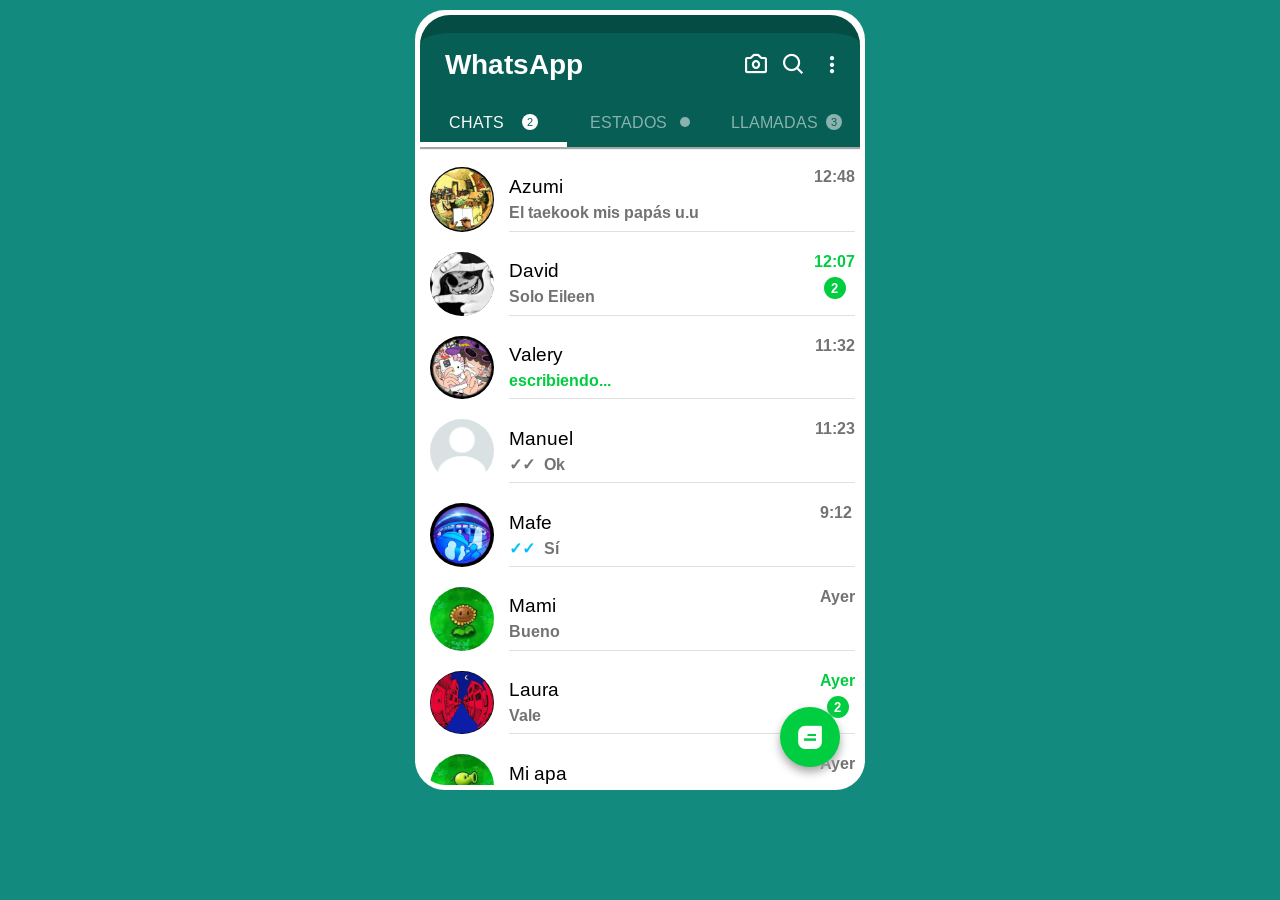
==== commit da9685bf: "Terminado" ====
--- a/index.html
+++ b/index.html
@@ -3,8 +3,6 @@
 <head>
     <meta charset="UTF-8">
     <meta name="viewport" content="width=device-width, initial-scale=1.0">
-    <meta http-equiv="refresh" content="1000000000000000; url=#Chats">
-
     <link rel="stylesheet" href="style.css">
     <link rel="icon" href="imagenes/WhatsApp_icon.png.webp">
     <link href='https://unpkg.com/boxicons@2.1.4/css/boxicons.min.css' rel='stylesheet'>
@@ -20,358 +18,395 @@
         
         <header class="encabezado">
 
-            <main class="encabezado__principal">
-                <h1 class="encabezado__titulo">WhatsApp</h1>
-
-                <div class="encabezado__menu">
-                    <span class="menu__item" href="#">
-                        <i class='bx bx-search'></i>
-                    </span>
-                    <span class="menu__item" href="#">
-                        <i class='bx bx-dots-vertical-rounded' ></i>
-                    </span>
-
-                </div>
-            </main>
+            <h1 class="encabezado__titulo">WhatsApp</h1>
+
+            <div class="encabezado__menu">
+                <a class="menu__item" href="#Camara">
+                    <i class='bx bx-camera'></i>
+                </a>
+                <span class="menu__item">
+                    <i class='bx bx-search'></i>
+                </span>
+                <span class="menu__item">
+                    <i class='bx bx-dots-vertical-rounded' ></i>
+                </span>
+                
+            </div>
+
+        </header>
+
+        <!-- PRINCIPAL-->
+
+        <main class="principal">
 
             <!-- NAVEGACIÓN -->
 
-            <nav class="encabezado__nav">
-                <a class="nav__camera"href="#">
-                    <i class='bx bxs-camera'></i>
-                </a>
-
-                <a class="nav__item" href="#Chats">CHATS
+            <input type="radio" id="Chats" name="item" checked>
+            <input type="radio" id="Estados" name="item">
+            <input type="radio" id="Llamadas" name="item">
+
+            <nav class="nav">
+                <label for="Chats" class="nav__item">CHATS
                     <span class="nav__notificacion">2</span>
-                </a>
-                <a class="nav__item" href="#Estados">ESTADOS
-                    <span class="nav__notificacion nav__notificacion-estado"></span>
-                </a>
-                <a class="nav__item" href="#Llamadas">LLAMADAS
+                </label>
+    
+                <label for="Estados" class="nav__item">ESTADOS
+                    <span class="nav__notificacion-estado"></span>
+                </label>
+    
+                <label for="Llamadas" class="nav__item">LLAMADAS
                     <span class="nav__notificacion">3</span>
-                </a>
+                </label>
             </nav>
-        </header>
-
-        <!-- CAJA DE MENSAJES -->
-
-        <div id="Chats" class="caja mensajes">     
-
-            <!-- BURBBUJA DE NUEVO CHAT -->
-
-            <div class="caja__burbuja nuevo-chat">
-                <i class='bx bxs-message-square-detail bx-rotate-180' ></i>
+
+            <!-- CONTENIDO -->
+
+            <div class="contenido">
+                
+                <!-- CAJA DE MENSAJES -->
+
+                <section class="caja mensajes">     
+
+                    <!-- BURBBUJA DE NUEVO CHAT -->
+
+                    <div class="caja__burbuja nuevo-chat">
+                        <i class='bx bxs-message-square-detail bx-rotate-180' ></i>
+                    </div>
+
+                    <!-- MENSAJES -->
+
+                    <div class="bloque chat">
+                        <img src="imagenes/perfil7.jpg" alt="Perfil" class="bloque__foto">
+                        <div class="chat__content ">
+                            <div class="chat__texto">
+                                <h2 class="chat__nombre">Azumi</h2>
+                                <p class="chat__mensaje">El taekook mis papás u.u</p>
+                            </div>
+                            <p class="chat__tiempo">12:48</p>
+                        </div>
+                    </div>
+            
+                    <div class="bloque chat chat--mensajenuevo">
+                        <img src="imagenes/perfil6.jpg" alt="Perfil" class="bloque__foto">
+                        <div class="chat__content ">
+                            <div class="chat__texto">
+                                <h2 class="chat__nombre">David</h2>
+                                <p class="chat__mensaje">Solo Eileen</p>
+                            </div>
+                            <p class="chat__tiempo">12:07</p>
+                        </div>
+                    </div>  
+            
+                    <div class="bloque chat chat--escribiendo">
+                        <img src="imagenes/perfil4.jpg" alt="Perfil" class="bloque__foto">
+                        <div class="chat__content ">
+                            <div class="chat__texto">
+                                <h2 class="chat__nombre">Valery</h2>
+                                <p class="chat__mensaje">Oli</p>
+                            </div>
+                            <p class="chat__tiempo">11:32</p>
+                        </div>
+                    </div>
+            
+                    <div class="bloque chat chat--mensajeenviado">
+                        <img src="imagenes/perfil.jpg" alt="Perfil" class="bloque__foto">  
+                        <div class="chat__content ">
+                            <div class="chat__texto">
+                                <h2 class="chat__nombre">Manuel</h2>
+                                <p class="chat__mensaje">Ok</p>
+                            </div>
+                            <p class="chat__tiempo">11:23</p>
+                        </div>
+                    </div>
+            
+                    <div class="bloque chat chat--mensajeleido">
+                        <img src="imagenes/perfil8.jpg" alt="Perfil" class="bloque__foto">
+                        <div class="chat__content ">
+                            <div class="chat__texto">
+                                <h2 class="chat__nombre">Mafe</h2>
+                                <p class="chat__mensaje">Sí</p>
+                            </div>
+                            <p class="chat__tiempo">9:12</p>
+                        </div>
+                    </div>
+
+                    <div class="bloque chat">
+                        <img src="imagenes/perfil9.jpeg" alt="Perfil" class="bloque__foto">
+                        <div class="chat__content ">
+                            <div class="chat__texto">
+                                <h2 class="chat__nombre">Mami</h2>
+                                <p class="chat__mensaje">Bueno</p>
+                            </div>
+                            <p class="chat__tiempo">Ayer</p>
+                        </div>
+                    </div>
+
+                    
+                    <div class="bloque chat chat--mensajenuevo">
+                        <img src="imagenes/perfil1.jpg" alt="Perfil" class="bloque__foto">
+                        <div class="chat__content ">
+                            <div class="chat__texto">
+                                <h2 class="chat__nombre">Laura</h2>
+                                <p class="chat__mensaje">Vale</p>
+                            </div>
+                            <p class="chat__tiempo">Ayer</p>
+                        </div>
+                    </div>
+                    
+                    <div class="bloque chat chat--mensajeleido">
+                        <img src="imagenes/perfil10.jpeg" alt="Perfil" class="bloque__foto">
+                        <div class="chat__content ">
+                            <div class="chat__texto">
+                                <h2 class="chat__nombre">Mi apa</h2>
+                                <p class="chat__mensaje">Esta bieen</p>
+                            </div>
+                            <p class="chat__tiempo">Ayer</p>
+                        </div>
+                    </div>
+
+                    <div class="bloque chat chat--mensajeenviado">
+                        <img src="imagenes/perfil5.jpg" alt="Perfil" class="bloque__foto">  
+                        <div class="chat__content ">
+                            <div class="chat__texto">
+                                <h2 class="chat__nombre">Juan Pabloo</h2>
+                                <p class="chat__mensaje">AHSJAHJHSJASJ</p>
+                            </div>
+                            <p class="chat__tiempo">Ayer</p>
+                        </div>
+                    </div>
+                    
+                </section>
+
+        <!-- CAJA DE ESTADOS -->
+
+                <section class="caja estados">
+
+                    <!-- BURBUJAS DE SUBIR NUEVOS ESTADOS -->
+
+                    <div class="caja__burbuja nuevo-estado">
+                        <i class='bx bxs-camera'></i>
+                    </div>
+                    <div class="caja__burbuja nuevo-estado-texto">
+                        <i class='bx bxs-pencil'></i>
+                    </div>
+
+                    <!-- MI ESTADO -->
+
+                    <div class="bloque mi-estado">
+                        <div class="mi-estado__foto">
+                            <img src="imagenes/perfil11.jpg" alt="Perfil" class="mi-estado__imagen">
+                        </div>
+                            
+                        <div class="mi-estado__detalles">
+                            <h2 class="detalles__titulo">Mi estado</h2>
+                            <p class="detalles__mensaje">Añade una actualización</p>
+                        </div>
+                    </div>
+
+                    <!-- ESTADOS RECIENTES -->
+
+                    <p class="estados__seccion">Recientes</p>
+                    
+                    <div class="bloque estado estado--reciente">
+                        <img src="imagenes/perfil9.jpeg" alt="Perfil" class="bloque__foto estado__foto">
+                        <div class="estado__detalles">
+                            <h2 class="detalles__titulo">Mami</h2>
+                            <p class="detalles__tiempo">10:10 a.m</p>
+                        </div>
+                    </div>
+
+                    <div class="bloque estado estado--reciente">
+                        <img src="imagenes/perfil7.jpg" alt="Perfil" class="bloque__foto estado__foto">
+                        <div class="estado__detalles">
+                            <h2 class="detalles__titulo">Azumi</h2>
+                            <p class="detalles__tiempo">9:10 a.m</p>
+                        </div>
+                    </div>
+
+                    <!-- ESTADOS VISTOS -->
+
+                    <p class="estados__seccion">Vistos</p>
+
+                    <div class="bloque estado estado--visto">
+                        <img src="imagenes/perfil4.jpg" alt="Perfil" class="bloque__foto estado__foto"> 
+                        <div class="detalles">
+                            <h2 class="detalles__titulo">Valery</h2>
+                            <p class="detalles__tiempo">8:40 a.m</p>
+                        </div>
+                    </div>
+
+                    <div class="bloque estado estado--visto">
+                        <img src="imagenes/perfil.jpg" alt="Perfil" class="bloque__foto estado__foto"> 
+                        <div class="detalles">
+                            <h2 class="detalles__titulo">Dario</h2>
+                            <p class="detalles__tiempo">8:31 a.m</p>
+                        </div>
+                    </div>
+
+                    <div class="bloque estado estado--visto">
+                        <img src="imagenes/perfil6.jpg" alt="Perfil" class="bloque__foto estado__foto"> 
+                        <div class="detalles">
+                            <h2 class="detalles__titulo">David</h2>
+                            <p class="detalles__tiempo">Ayer</p>
+                        </div>
+                    </div>
+
+                    <div class="bloque estado estado--visto">
+                        <img src="imagenes/perfil3.jpg" alt="Perfil" class="bloque__foto estado__foto"> 
+                        <div class="detalles">
+                            <h2 class="detalles__titulo">Kevin</h2>
+                            <p class="detalles__tiempo">Ayer</p>
+                        </div>
+                    </div>
+
+                    <div class="bloque estado estado--visto">
+                        <img src="imagenes/perfil2.jpg" alt="Perfil" class="bloque__foto estado__foto"> 
+                        <div class="detalles">
+                            <h2 class="detalles__titulo">Duban</h2>
+                            <p class="detalles__tiempo">Ayer</p>
+                        </div>
+                    </div>
+
+                </section>
+
+        <!-- CAJA DE LLAMADAS -->
+
+                <section class="caja llamadas">
+
+                    <!-- BURBUJA DE NUEVA LLAMADA -->
+
+                    <div class="caja__burbuja nueva-llamada">
+                        <i class="material-symbols-outlined">add_call</i>
+                    </div>
+
+                    <!-- LLAMADAS -->
+
+                    <div class="bloque llamada llamada--realizada">
+                        <img src="imagenes/perfil7.jpg" alt="Perfil" class="bloque__foto llamada__foto">
+                        <div class="llamada__content">
+                            <div class="llamada__detalles">
+                                <h2 class="detalles__titulo">Azumi (2)</h2>
+                                <p class="detalles__tiempo">Ayer, 7:02 p.m.</p>
+                            </div>
+                            <p class="llamada__icon"><span class="material-symbols-outlined">call</span></p>
+                        </div>
+                    </div>
+
+                    <div class="bloque llamada llamada--realizada">
+                        <img src="imagenes/perfil7.jpg" alt="Perfil" class="bloque__foto llamada_foto">
+                        <div class="llamada__content">
+                            <div class="llamada__detalles">
+                                <h2 class="detalles__titulo">Azumi</h2>
+                                <p class="detalles__tiempo">Ayer, 5:53 p.m.</p>
+                            </div>
+                            <p class="llamada__icon"><span class="material-symbols-outlined">videocam</span></p>
+                        </div>
+                    </div>
+
+                    <div class="bloque llamada llamada--realizada">
+                        <img src="imagenes/perfil10.jpeg" alt="Perfil" class="bloque__foto llamada_foto">
+                        <div class="llamada__content">
+                            <div class="llamada__detalles">
+                                <h2 class="detalles__titulo">Mi apa</h2>
+                                <p class="detalles__tiempo">Ayer, 4:37 p.m.</p>
+                            </div>
+                            <p class="llamada__icon"><span class="material-symbols-outlined">call</span></p>
+                        </div>
+                    </div>
+
+                    <div class="bloque llamada llamada--perdida">
+                        <img src="imagenes/perfil10.jpeg" alt="Perfil" class="bloque__foto llamada_foto">
+                        <div class="llamada__content">
+                            <div class="llamada__detalles">
+                                <h2 class="detalles__titulo">Mi apa</h2>
+                                <p class="detalles__tiempo">Ayer, 4:34 p.m.</p>
+                            </div>
+                            <p class="llamada__icon"><span class="material-symbols-outlined">call</span></p>
+                        </div>
+                    </div>
+
+                    <div class="bloque llamada llamada--recibida">
+                        <img src="imagenes/perfil7.jpg" alt="Perfil" class="bloque__foto llamada_foto">
+                        <div class="llamada__content">
+                            <div class="llamada__detalles">
+                                <h2 class="detalles__titulo">Azumi (3)</h2>
+                                <p class="detalles__tiempo">Ayer, 10:43 p.m.</p>
+                            </div>
+                            <p class="llamada__icon"><span class="material-symbols-outlined">call</span></p>
+                        </div>
+                    </div>
+
+                    <div class="bloque llamada llamada--recibida">
+                        <img src="imagenes/perfil4.jpg" alt="Perfil" class="bloque__foto llamada_foto">
+                        <div class="llamada__content">
+                            <div class="llamada__detalles">
+                                <h2 class="detalles__titulo">Valery</h2>
+                                <p class="detalles__tiempo">12 de agosto, 12:58 p.m.</p>
+                            </div>
+                            <p class="llamada__icon"><span class="material-symbols-outlined">videocam</span></p>
+                        </div>
+                    </div>
+
+                    <div class="bloque llamada llamada--perdida">
+                        <img src="imagenes/perfil4.jpg" alt="Perfil" class="bloque__foto llamada_foto">
+                        <div class="llamada__content">
+                            <div class="llamada__detalles">
+                                <h2 class="detalles__titulo">Valery (2)</h2>
+                                <p class="detalles__tiempo">12 de agosto, 12:53 p.m.</p>
+                            </div>
+                            <p class="llamada__icon"><span class="material-symbols-outlined">videocam</span></p>
+                        </div>
+                    </div>
+
+                    <div class="bloque llamada llamada--recibida">
+                        <img src="imagenes/perfil6.jpg" alt="Perfil" class="bloque__foto llamada_foto">
+                        <div class="llamada__content">
+                            <div class="llamada__detalles">
+                                <h2 class="detalles__titulo">David</h2>
+                                <p class="detalles__tiempo">3 de agosto, 6:07 p.m.</p>
+                            </div>
+                            <p class="llamada__icon"><span class="material-symbols-outlined">call</span></p>
+                        </div>
+                    </div>
+
+                    <div class="bloque llamada llamada--perdida">
+                        <img src="imagenes/perfil4.jpg" alt="Perfil" class="bloque__foto llamada_foto">
+                        <div class="llamada__content">
+                            <div class="llamada__detalles">
+                                <h2 class="detalles__titulo">Valery (84)</h2>
+                                <p class="detalles__tiempo">1 de agosto, 2:52 p.m.</p>
+                            </div>
+                            <p class="llamada__icon"><span class="material-symbols-outlined">call</span></p>
+                        </div>
+                    </div>
+                
+
+                </section>
             </div>
 
-            <!-- MENSAJES -->
-
-            <div class="bloque chat">
-                <img src="imagenes/perfil7.jpg" alt="Perfil" class="bloque__foto">
-                <div class="chat__content ">
-                    <div class="chat__texto">
-                        <h2 class="chat__nombre">Azumi</h2>
-                        <p class="chat__mensaje">El taekook mis papás u.u</p>
-                    </div>
-                    <p class="chat__tiempo">12:48</p>
-                </div>
+            
+        </main>
+
+        <div id="Camara" class="camara">
+
+            <a class="icono camara__salir" href="#">
+                <i class='bx bx-x'></i>
+            </a>
+
+            <div class="camara__borde">
+                <div class="camara__disparador"></div>
             </div>
-    
-            <div class="bloque chat chat--mensajenuevo">
-                <img src="imagenes/perfil6.jpg" alt="Perfil" class="bloque__foto">
-                <div class="chat__content ">
-                    <div class="chat__texto">
-                        <h2 class="chat__nombre">David</h2>
-                        <p class="chat__mensaje">Solo Eileen</p>
-                    </div>
-                    <p class="chat__tiempo">12:07</p>
-                </div>
-            </div>  
-    
-            <div class="bloque chat chat--escribiendo">
-                <img src="imagenes/perfil4.jpg" alt="Perfil" class="bloque__foto">
-                <div class="chat__content ">
-                    <div class="chat__texto">
-                        <h2 class="chat__nombre">Valery</h2>
-                        <p class="chat__mensaje">Oli</p>
-                    </div>
-                    <p class="chat__tiempo">11:32</p>
-                </div>
-            </div>
-    
-            <div class="bloque chat chat--mensajeenviado">
-                <img src="imagenes/perfil.jpg" alt="Perfil" class="bloque__foto">  
-                <div class="chat__content ">
-                    <div class="chat__texto">
-                        <h2 class="chat__nombre">Manuel</h2>
-                        <p class="chat__mensaje">Ok</p>
-                    </div>
-                    <p class="chat__tiempo">11:23</p>
-                </div>
-            </div>
-    
-            <div class="bloque chat chat--mensajeleido">
-                <img src="imagenes/perfil8.jpg" alt="Perfil" class="bloque__foto">
-                <div class="chat__content ">
-                    <div class="chat__texto">
-                        <h2 class="chat__nombre">Mafe</h2>
-                        <p class="chat__mensaje">Sí</p>
-                    </div>
-                    <p class="chat__tiempo">9:12</p>
-                </div>
-            </div>
-
-            <div class="bloque chat">
-                <img src="imagenes/perfil9.jpeg" alt="Perfil" class="bloque__foto">
-                <div class="chat__content ">
-                    <div class="chat__texto">
-                        <h2 class="chat__nombre">Mami</h2>
-                        <p class="chat__mensaje">Bueno</p>
-                    </div>
-                    <p class="chat__tiempo">Ayer</p>
-                </div>
-            </div>
-
-            
-            <div class="bloque chat chat--mensajenuevo">
-                <img src="imagenes/perfil1.jpg" alt="Perfil" class="bloque__foto">
-                <div class="chat__content ">
-                    <div class="chat__texto">
-                        <h2 class="chat__nombre">Laura</h2>
-                        <p class="chat__mensaje">Vale</p>
-                    </div>
-                    <p class="chat__tiempo">Ayer</p>
-                </div>
-            </div>
-            
-            <div class="bloque chat chat--mensajeleido">
-                <img src="imagenes/perfil10.jpeg" alt="Perfil" class="bloque__foto">
-                <div class="chat__content ">
-                    <div class="chat__texto">
-                        <h2 class="chat__nombre">Mi apa</h2>
-                        <p class="chat__mensaje">Esta bieen</p>
-                    </div>
-                    <p class="chat__tiempo">Ayer</p>
-                </div>
-            </div>
-
-            <div class="bloque chat chat--mensajeenviado">
-                <img src="imagenes/perfil5.jpg" alt="Perfil" class="bloque__foto">  
-                <div class="chat__content ">
-                    <div class="chat__texto">
-                        <h2 class="chat__nombre">Juan Pabloo</h2>
-                        <p class="chat__mensaje">AHSJAHJHSJASJ</p>
-                    </div>
-                    <p class="chat__tiempo">Ayer</p>
-                </div>
-            </div>
+
+            <span class="icono camara__imagenes">
+                <i class='bx bx-image-alt' ></i>
+            </span>
+            <span class="icono camara__voltear">
+                <i class='bx bx-refresh' ></i>
+            </span>
             
         </div>
 
-        <!-- CAJA DE ESTADOS -->
-
-        <div id="Estados" class="caja estados">
-
-            <!-- BURBUJAS DE SUBIR NUEVOS ESTADOS -->
-
-            <div class="caja__burbuja nuevo-estado">
-                <i class='bx bxs-camera'></i>
-            </div>
-            <div class="caja__burbuja nuevo-estado-texto">
-                <i class='bx bxs-pencil'></i>
-            </div>
-
-            <!-- MI ESTADO -->
-
-            <div class="bloque mi-estado">
-                <div class="mi-estado__foto">
-                    <img src="imagenes/perfil11.jpg" alt="Perfil" class="mi-estado__imagen">
-                </div>
-                    
-                <div class="mi-estado__detalles">
-                    <h2 class="detalles__titulo">Mi estado</h2>
-                    <p class="detalles__mensaje">Añade una actualización</p>
-                </div>
-            </div>
-
-            <!-- ESTADOS RECIENTES -->
-
-            <p class="estados__seccion">Recientes</p>
-            
-            <div class="bloque estado estado--reciente">
-                <img src="imagenes/perfil9.jpeg" alt="Perfil" class="bloque__foto estado__foto">
-                <div class="estado__detalles">
-                    <h2 class="detalles__titulo">Mami</h2>
-                    <p class="detalles__tiempo">10:10 a.m</p>
-                </div>
-            </div>
-
-            <div class="bloque estado estado--reciente">
-                <img src="imagenes/perfil7.jpg" alt="Perfil" class="bloque__foto estado__foto">
-                <div class="estado__detalles">
-                    <h2 class="detalles__titulo">Azumi</h2>
-                    <p class="detalles__tiempo">9:10 a.m</p>
-                </div>
-            </div>
-
-            <!-- ESTADOS VISTOS -->
-
-            <p class="estados__seccion">Vistos</p>
-
-            <div class="bloque estado estado--visto">
-                <img src="imagenes/perfil4.jpg" alt="Perfil" class="bloque__foto estado__foto"> 
-                <div class="detalles">
-                    <h2 class="detalles__titulo">Valery</h2>
-                    <p class="detalles__tiempo">8:40 a.m</p>
-                </div>
-            </div>
-
-            <div class="bloque estado estado--visto">
-                <img src="imagenes/perfil.jpg" alt="Perfil" class="bloque__foto estado__foto"> 
-                <div class="detalles">
-                    <h2 class="detalles__titulo">Dario</h2>
-                    <p class="detalles__tiempo">8:31 a.m</p>
-                </div>
-            </div>
-
-            <div class="bloque estado estado--visto">
-                <img src="imagenes/perfil6.jpg" alt="Perfil" class="bloque__foto estado__foto"> 
-                <div class="detalles">
-                    <h2 class="detalles__titulo">David</h2>
-                    <p class="detalles__tiempo">Ayer</p>
-                </div>
-            </div>
-
-            <div class="bloque estado estado--visto">
-                <img src="imagenes/perfil3.jpg" alt="Perfil" class="bloque__foto estado__foto"> 
-                <div class="detalles">
-                    <h2 class="detalles__titulo">Kevin</h2>
-                    <p class="detalles__tiempo">Ayer</p>
-                </div>
-            </div>
-
-            <div class="bloque estado estado--visto">
-                <img src="imagenes/perfil2.jpg" alt="Perfil" class="bloque__foto estado__foto"> 
-                <div class="detalles">
-                    <h2 class="detalles__titulo">Duban</h2>
-                    <p class="detalles__tiempo">Ayer</p>
-                </div>
-            </div>
-
-        </div>
-
-        <!-- CAJA DE LLAMADAS -->
-
-        <div id="Llamadas" class="caja llamadas">
-
-            <!-- BURBUJA DE NUEVA LLAMADA -->
-
-            <div class="caja__burbuja nueva-llamada">
-                <i class="material-symbols-outlined">add_call</i>
-            </div>
-
-            <!-- LLAMADAS -->
-
-            <div class="bloque llamada llamada--realizada">
-                <img src="imagenes/perfil7.jpg" alt="Perfil" class="bloque__foto llamada__foto">
-                <div class="llamada__content">
-                    <div class="llamada__detalles">
-                        <h2 class="detalles__titulo">Azumi (2)</h2>
-                        <p class="detalles__tiempo">Ayer, 7:02 p.m.</p>
-                    </div>
-                    <p class="llamada__icon"><span class="material-symbols-outlined">call</span></p>
-                </div>
-            </div>
-
-            <div class="bloque llamada llamada--realizada">
-                <img src="imagenes/perfil7.jpg" alt="Perfil" class="bloque__foto llamada_foto">
-                <div class="llamada__content">
-                    <div class="llamada__detalles">
-                        <h2 class="detalles__titulo">Azumi</h2>
-                        <p class="detalles__tiempo">Ayer, 5:53 p.m.</p>
-                    </div>
-                    <p class="llamada__icon"><span class="material-symbols-outlined">videocam</span></p>
-                </div>
-            </div>
-
-            <div class="bloque llamada llamada--realizada">
-                <img src="imagenes/perfil10.jpeg" alt="Perfil" class="bloque__foto llamada_foto">
-                <div class="llamada__content">
-                    <div class="llamada__detalles">
-                        <h2 class="detalles__titulo">Mi apa</h2>
-                        <p class="detalles__tiempo">Ayer, 4:37 p.m.</p>
-                    </div>
-                    <p class="llamada__icon"><span class="material-symbols-outlined">call</span></p>
-                </div>
-            </div>
-
-            <div class="bloque llamada llamada--perdida">
-                <img src="imagenes/perfil10.jpeg" alt="Perfil" class="bloque__foto llamada_foto">
-                <div class="llamada__content">
-                    <div class="llamada__detalles">
-                        <h2 class="detalles__titulo">Mi apa</h2>
-                        <p class="detalles__tiempo">Ayer, 4:34 p.m.</p>
-                    </div>
-                    <p class="llamada__icon"><span class="material-symbols-outlined">call</span></p>
-                </div>
-            </div>
-
-            <div class="bloque llamada llamada--recibida">
-                <img src="imagenes/perfil7.jpg" alt="Perfil" class="bloque__foto llamada_foto">
-                <div class="llamada__content">
-                    <div class="llamada__detalles">
-                        <h2 class="detalles__titulo">Azumi (3)</h2>
-                        <p class="detalles__tiempo">Ayer, 10:43 p.m.</p>
-                    </div>
-                    <p class="llamada__icon"><span class="material-symbols-outlined">call</span></p>
-                </div>
-            </div>
-
-            <div class="bloque llamada llamada--recibida">
-                <img src="imagenes/perfil4.jpg" alt="Perfil" class="bloque__foto llamada_foto">
-                <div class="llamada__content">
-                    <div class="llamada__detalles">
-                        <h2 class="detalles__titulo">Valery</h2>
-                        <p class="detalles__tiempo">12 de agosto, 12:58 p.m.</p>
-                    </div>
-                    <p class="llamada__icon"><span class="material-symbols-outlined">videocam</span></p>
-                </div>
-            </div>
-
-            <div class="bloque llamada llamada--perdida">
-                <img src="imagenes/perfil4.jpg" alt="Perfil" class="bloque__foto llamada_foto">
-                <div class="llamada__content">
-                    <div class="llamada__detalles">
-                        <h2 class="detalles__titulo">Valery (2)</h2>
-                        <p class="detalles__tiempo">12 de agosto, 12:53 p.m.</p>
-                    </div>
-                    <p class="llamada__icon"><span class="material-symbols-outlined">videocam</span></p>
-                </div>
-            </div>
-
-            <div class="bloque llamada llamada--recibida">
-                <img src="imagenes/perfil6.jpg" alt="Perfil" class="bloque__foto llamada_foto">
-                <div class="llamada__content">
-                    <div class="llamada__detalles">
-                        <h2 class="detalles__titulo">David</h2>
-                        <p class="detalles__tiempo">3 de agosto, 6:07 p.m.</p>
-                    </div>
-                    <p class="llamada__icon"><span class="material-symbols-outlined">call</span></p>
-                </div>
-            </div>
-
-            <div class="bloque llamada llamada--perdida">
-                <img src="imagenes/perfil4.jpg" alt="Perfil" class="bloque__foto llamada_foto">
-                <div class="llamada__content">
-                    <div class="llamada__detalles">
-                        <h2 class="detalles__titulo">Valery (84)</h2>
-                        <p class="detalles__tiempo">1 de agosto, 2:52 p.m.</p>
-                    </div>
-                    <p class="llamada__icon"><span class="material-symbols-outlined">call</span></p>
-                </div>
-            </div>
         
-
-        </div>
 
     </div>
 </body>
--- a/style.css
+++ b/style.css
@@ -3,6 +3,7 @@
 @import url(Chats.css);
 @import url(Estados.css);
 @import url(Llamadas.css);
+@import url(Camara.css);
 
 
 *{
@@ -18,77 +19,71 @@
 }
 
 .interfaz{
-    height: 90vh;
-    max-width: 450px;
+    width: 450px;
+    height: 780px;
     margin: 10px auto;
     background-color: var(--blanco);
     border-radius: 30px;
-    padding: 5px;
+    border: 5px solid var(--blanco);
     position: relative;
-    display: flex;
-    flex-direction: column;
-}
+    /* display: flex;
+    flex-direction: column; */
+    overflow: hidden;
+}
+
+/* ENCABEZADO */
 
 .encabezado{
     width: 100%;
     height: auto;
     background-color: var(--fondo-encabezado);
     border-radius: 30px 30px 0 0;
-    padding: 15px 15px 0px;
+    padding: 15px 15px;
     border-top: 18px solid var(--borde-encabezado);
-    box-shadow: 0 3px 1.5px var(--color-sombra) ;
+    display: flex;
+    justify-content: space-between;
+    position: relative;
+    
+}
+.encabezado__titulo{
+    color: var(--blanco);
+    font-size: 28px;
+    font-weight: bold;
+    padding-left: 10px;
+}
+.encabezado__menu{
+    display: flex;
+    gap: 12px;
+}
+.menu__item{
+    display: flex;
+    text-decoration: none;
+    align-items: center;
+    font-size: 26px;
+    color: var(--blanco);
+    cursor: pointer;
+}
+
+/* NAVEGACIÓN */
+
+.nav{
+    background-color: var(--fondo-encabezado);
+    display: flex;
+    height: 50px;
+    width: 100%;
+    box-shadow: 0 2px 1px var(--color-sombra) ;
     margin-bottom: 10px;
-}
-
-
-.encabezado__principal{
-    margin-top: 8px;
-    display: flex;
-    justify-content: space-between;
-}
-.encabezado__titulo{
-    color: var(--blanco);
-    font-size: 28px;
-}
-.encabezado__menu{
-    display: flex;
-}
-.menu__item{
-    display: flex;
-    align-items: center;
-    margin-left:8px;
-    text-decoration: none;
-    font-size: 24px;
-    color: var(--blanco);
-    cursor: pointer;
-}
-
-
-.encabezado__nav{
-    display: flex;
-    margin-top: 20px;
-    height: 45px;
-    width: 100%;
-    align-items: center;
 }
 .nav__item{
     font-size: 16px;
-    text-decoration: none;
     width: 50%;
     height: 100%;
     display: flex;
     justify-content: space-evenly;
     color: var(--color-items-texto);
-    align-items: center;
     padding-bottom: 2px;
-}
-.nav__camera{
-    font-size: 28px;
-    display: flex;
-    align-items: center;
-    text-decoration: none;
-    margin-right: 10px;
-    color: var(--color-items-texto);
+    padding: 10px;
+    align-items: center;
 }
 .nav__notificacion{
     width: 16px;
@@ -106,41 +101,89 @@
     height: 10px;
     background-color: var(--color-items-texto);
     border-radius: 100%;
-    margin: auto 0;
-}
-
+}
 
 .nav__item:hover{
+    color: var(--gris-claro);
+}
+.nav__item:hover > span{
+    background-color: var(--gris-claro);
+}
+
+input[type="radio"] {
+    display: none;
+}
+
+/* CONTENIDO */
+
+.contenido{
+    display: flex;
+    position: relative;
+    width: 1350px;
+    height: 640px;
+    transition: 0.2s;
+}
+
+.caja{
+    width: 450px;
+    height: 100%;
+    padding-right:  5px;
+    overflow-y: scroll;
+}
+
+input[id="Chats"]:checked~ .contenido{
+    left: calc(450px * 0);
+}
+input[id="Estados"]:checked~ .contenido{
+    left: calc(450px * -1);
+}
+input[id="Llamadas"]:checked~ .contenido{
+    left: calc(450px * -2);
+}
+
+
+.principal input:nth-child(1):checked~.nav .nav__item:nth-child(1),
+.principal input:nth-child(2):checked~.nav .nav__item:nth-child(2),
+.principal input:nth-child(3):checked~.nav .nav__item:nth-child(3) {
     color: var(--blanco);
     box-shadow: inset 0px -5px 0px var(--blanco);
-}
-.nav__camera:hover{
-    color: var(--blanco);
-}
-.nav__item:hover .nav__notificacion {
+    transition: 0.2s;
+}
+.principal input:nth-child(1):checked~.nav .nav__item:nth-child(1) span,
+.principal input:nth-child(2):checked~.nav .nav__item:nth-child(2) span,
+.principal input:nth-child(3):checked~.nav .nav__item:nth-child(3) span{
     background-color: var(--blanco);
 }
 
 
-.caja{
-    display: none;
-    overflow-y: scroll;
-}
-.caja:target{
-    display: block;
-}
-
-
-.caja::-webkit-scrollbar {
-    -webkit-appearance: none;
-}
-.caja::-webkit-scrollbar:vertical{
+::-webkit-scrollbar{
+    -webkit-appearance:none;
+}
+::-webkit-scrollbar:vertical{
     width:1px;
 }
-.caja::-webkit-scrollbar-thumb {
-    background-color: transparent;
-}
-
+
+.caja__burbuja{
+    position: absolute;
+    display: flex;
+    width: 60px;
+    height: 60px;
+    border-radius: 100%;
+    justify-content: center;
+    align-items: center;
+    font-size: 28px;
+    bottom: 30px;
+    right: 30px;
+    z-index: 1;
+    box-shadow: 0 5px 10px var(--color-sombra);
+    cursor: pointer;
+    background-color: var(--verde-distintivo);
+    color: var(--blanco);
+    transition: transform 0.3s;
+}
+.caja__burbuja:hover{
+    transform: scale(1.1);
+}
 
 .bloque{
     padding: 10px;
@@ -154,24 +197,6 @@
     margin-right: 15px;
 }
 
-
-.caja__burbuja{
-    position: absolute;
-    display: flex;
-    width: 60px;
-    height: 60px;
-    border-radius: 100%;
-    justify-content: center;
-    align-items: center;
-    font-size: 28px;
-    bottom: 40px;
-    right: 30px;
-    z-index: 1;
-    box-shadow: 0 2px 8px var(--color-sombra);
-    cursor: pointer;
-    background-color: var(--verde-distintivo);
-    color: var(--blanco);
-}
 
 
 .detalles__titulo{
